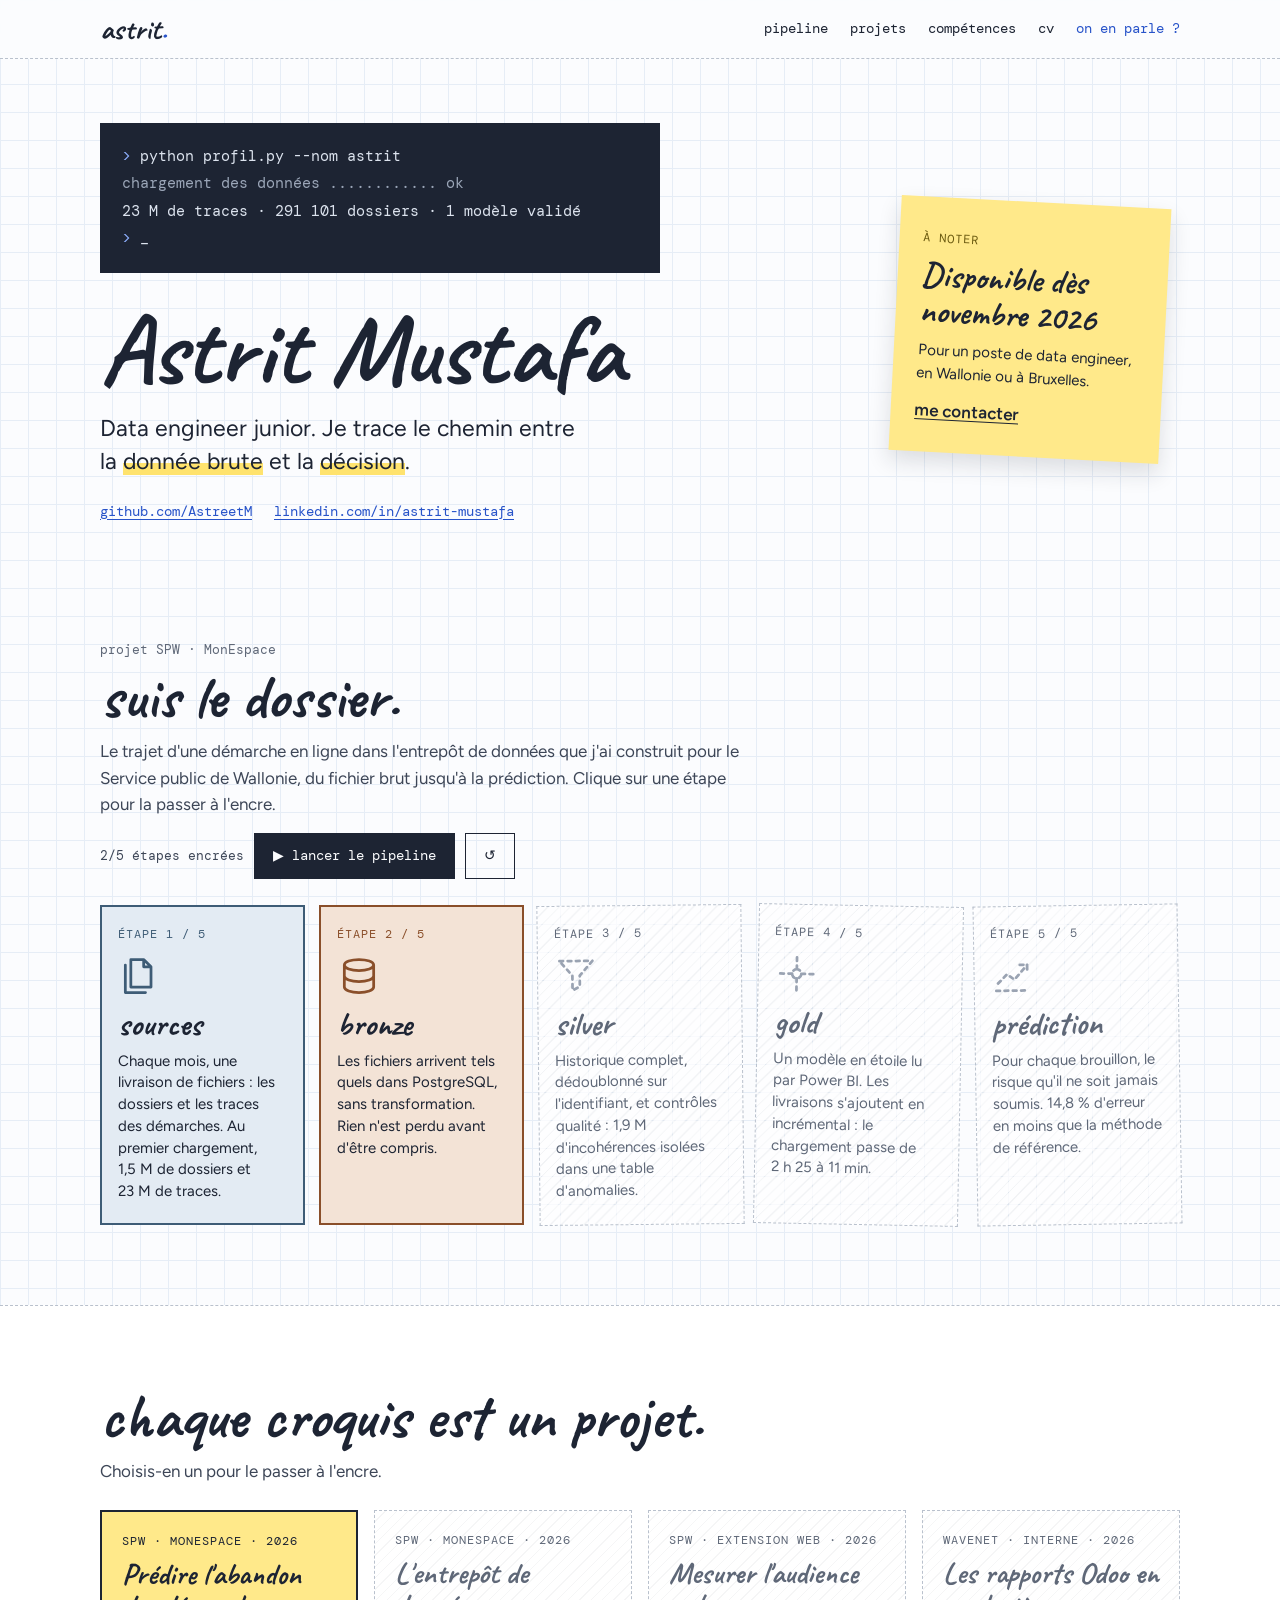
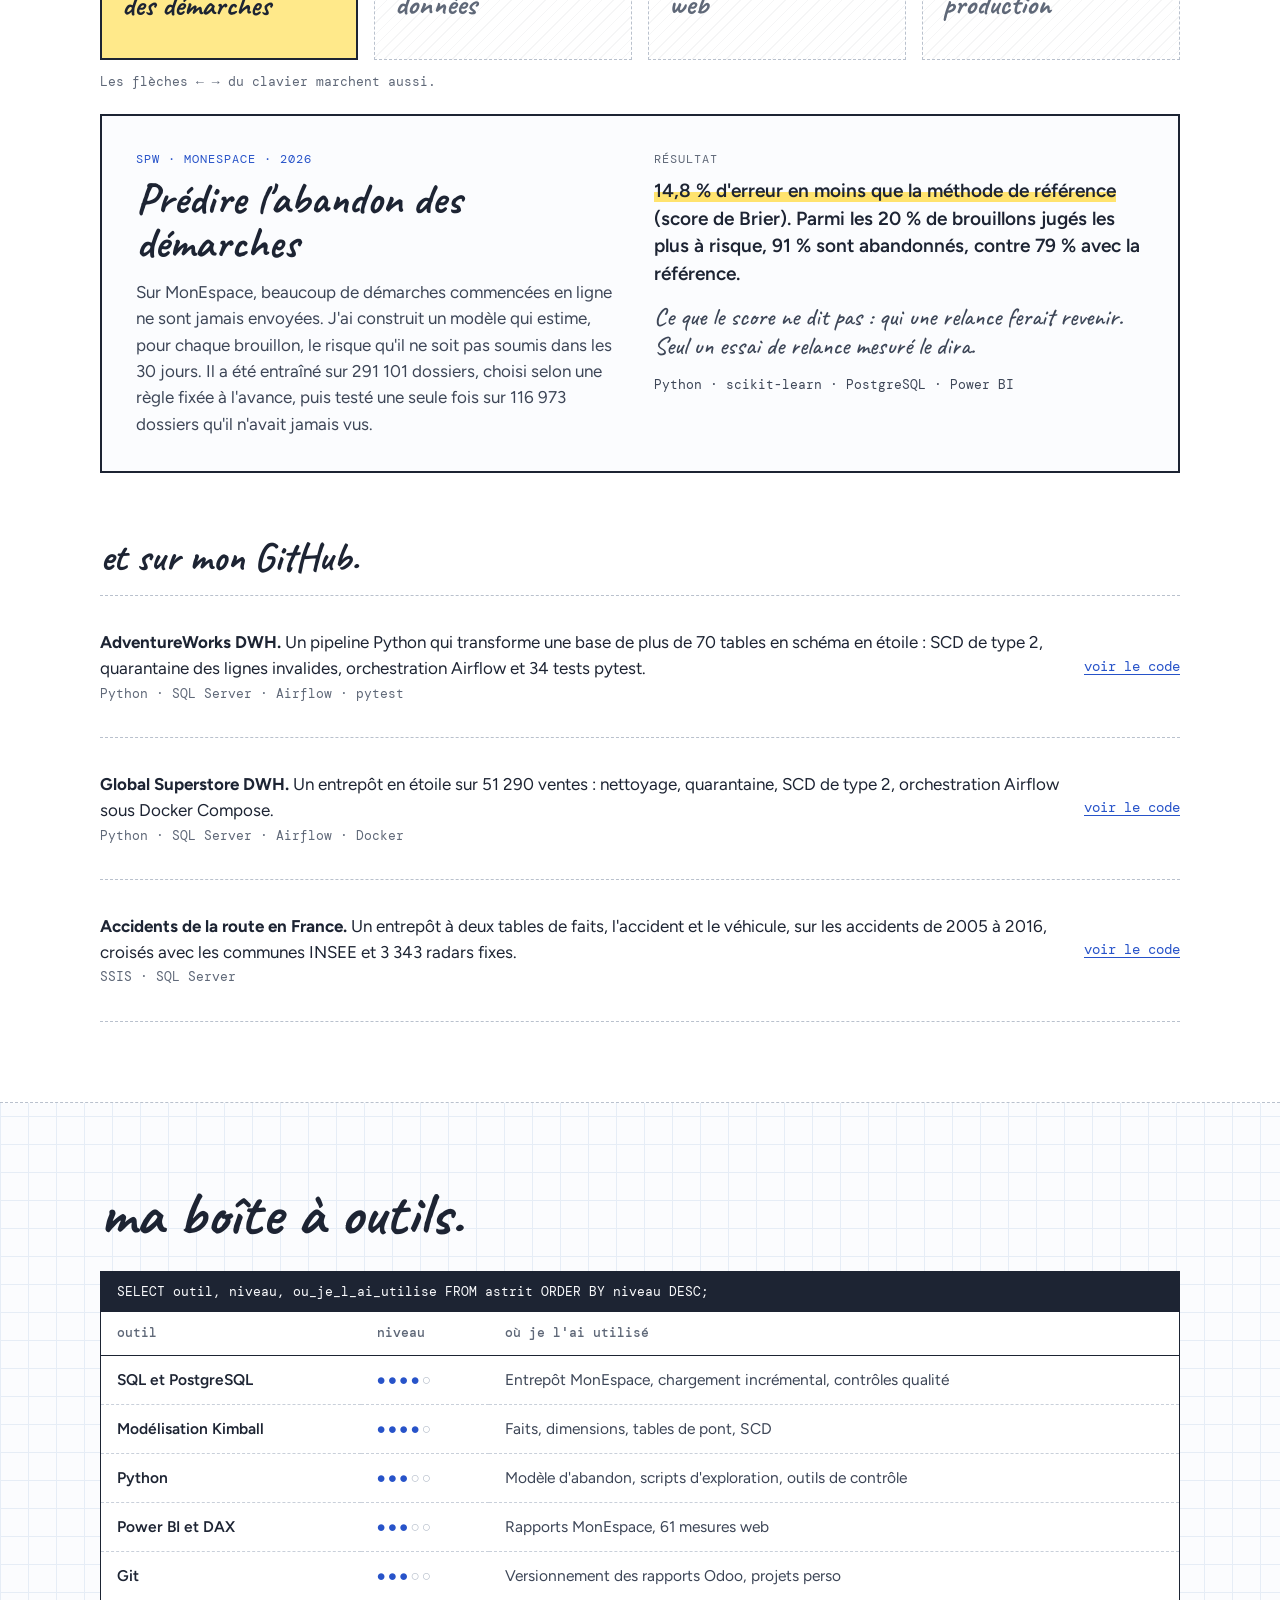
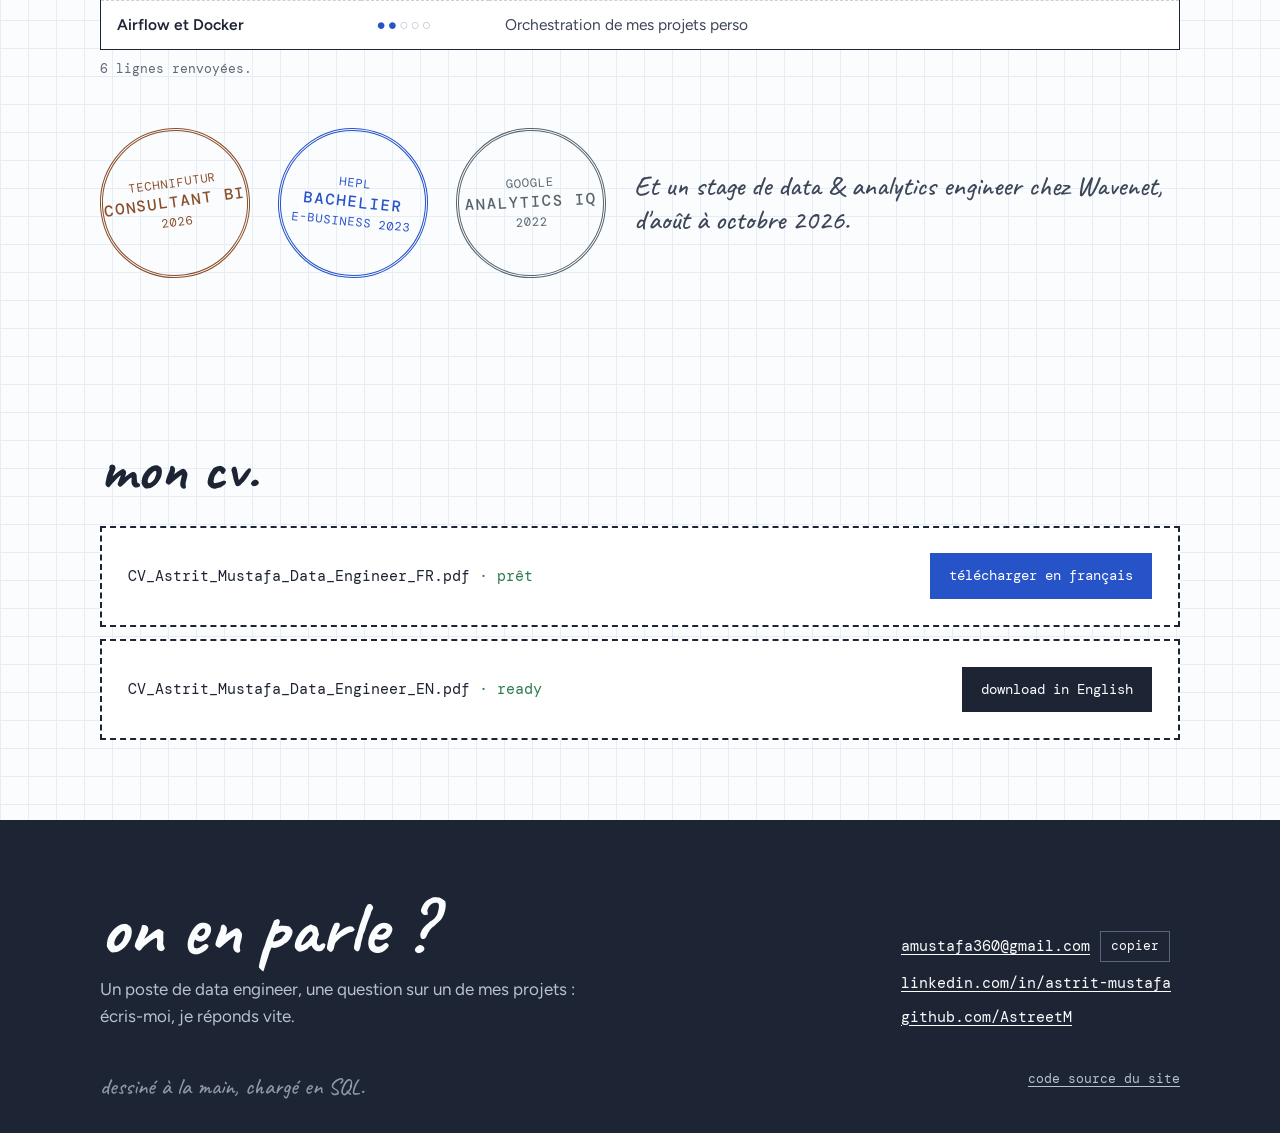
==== index.html @ f8e10ae9 "Premier portfolio : carnet de croquis interactif Site statique d'une page (HTML, CSS, JavaScript, sa" ====
<!doctype html>
<html lang="fr">
<head>
<meta charset="utf-8">
<meta name="viewport" content="width=device-width, initial-scale=1, viewport-fit=cover">
<title>Astrit Mustafa · Data engineer junior</title>
<meta name="description" content="Data engineer junior à Liège. Entrepôt de données PostgreSQL et modèle de prédiction pour le SPW, pipelines testés, Power BI. Disponible dès novembre 2026.">
<meta name="author" content="Astrit Mustafa">
<meta name="theme-color" content="#FBFCFE">
<link rel="canonical" href="https://astreetm.github.io/">

<meta property="og:type" content="website">
<meta property="og:locale" content="fr_BE">
<meta property="og:title" content="Astrit Mustafa · Data engineer junior">
<meta property="og:description" content="Entrepôt de données et modèle de prédiction pour le SPW, pipelines testés, Power BI. Disponible dès novembre 2026.">
<meta property="og:url" content="https://astreetm.github.io/">
<meta property="og:image" content="https://astreetm.github.io/assets/img/og-image.png">
<meta property="og:image:width" content="1200">
<meta property="og:image:height" content="630">
<meta property="og:image:alt" content="Astrit Mustafa, data engineer junior : carnet de croquis d'un pipeline de données">
<meta name="twitter:card" content="summary_large_image">

<link rel="icon" href="assets/img/favicon.svg" type="image/svg+xml">
<link rel="apple-touch-icon" href="assets/img/apple-touch-icon.png">
<link rel="preload" href="assets/fonts/caveat-latin-700-normal.woff2" as="font" type="font/woff2" crossorigin>
<link rel="preload" href="assets/fonts/figtree-latin-400-normal.woff2" as="font" type="font/woff2" crossorigin>
<link rel="stylesheet" href="assets/css/style.css">

<script type="application/ld+json">
{
  "@context": "https://schema.org",
  "@type": "Person",
  "name": "Astrit Mustafa",
  "jobTitle": "Data engineer junior",
  "url": "https://astreetm.github.io/",
  "email": "mailto:amustafa360@gmail.com",
  "address": { "@type": "PostalAddress", "addressRegion": "Liège", "addressCountry": "BE" },
  "sameAs": ["https://www.linkedin.com/in/astrit-mustafa", "https://github.com/AstreetM"],
  "knowsAbout": ["Data engineering", "PostgreSQL", "SQL", "Python", "Modélisation dimensionnelle", "Power BI", "Machine learning"]
}
</script>
</head>
<body>
<a class="skip-link" href="#contenu">Aller au contenu</a>

<header class="site-header">
  <div class="wrap">
    <a class="logo" href="#haut" aria-label="Astrit Mustafa, retour en haut">astrit<span>.</span></a>
    <nav class="site-nav" aria-label="Navigation principale">
      <ul>
        <li class="nav-optional"><a href="#pipeline">pipeline</a></li>
        <li><a href="#projets">projets</a></li>
        <li class="nav-optional"><a href="#competences">compétences</a></li>
        <li><a href="#cv">cv</a></li>
        <li class="nav-cta"><a href="#contact">on en parle&nbsp;?</a></li>
      </ul>
    </nav>
  </div>
</header>

<main id="contenu">

<section class="hero" id="haut" aria-labelledby="titre-nom">
  <div class="wrap">
    <div class="hero-main">
      <div class="terminal" aria-hidden="true">
        <p class="type-line"><span class="prompt">&gt;</span> python profil.py --nom astrit</p>
        <p class="type-line muted">chargement des données ............ ok</p>
        <p class="type-line">23&nbsp;M de traces · 291&nbsp;101 dossiers · 1 modèle validé</p>
        <p class="type-line"><span class="prompt">&gt;</span> <span class="cursor">_</span></p>
      </div>
      <h1 id="titre-nom">Astrit Mustafa</h1>
      <p class="lead">Data engineer junior. Je trace le chemin entre la <span class="mark">donnée brute</span> et la <span class="mark">décision</span>.</p>
      <p class="hero-links">
        <a href="https://github.com/AstreetM">github.com/AstreetM</a>
        <a href="https://www.linkedin.com/in/astrit-mustafa">linkedin.com/in/astrit-mustafa</a>
      </p>
    </div>
    <div class="hero-side">
      <div class="postit">
        <span class="label">À noter</span>
        <strong>Disponible dès novembre 2026</strong>
        <p>Pour un poste de data engineer, en Wallonie ou à Bruxelles.</p>
        <a href="#contact">me contacter</a>
      </div>
    </div>
  </div>
</section>

<section class="section" id="pipeline" aria-labelledby="titre-pipeline">
  <div class="wrap">
    <div class="section-head">
      <div>
        <p class="eyebrow">projet SPW · MonEspace</p>
        <h2 id="titre-pipeline">suis le dossier.</h2>
        <p class="intro">Le trajet d'une démarche en ligne dans l'entrepôt de données que j'ai construit pour le Service public de Wallonie, du fichier brut jusqu'à la prédiction. Clique sur une étape pour la passer à l'encre.</p>
      </div>
      <div class="pipeline-controls" data-js-only hidden>
        <span class="pipeline-status" id="pipeline-status" aria-live="polite">5/5 étapes encrées</span>
        <button class="btn" type="button" id="pipeline-run"><span aria-hidden="true">▶</span> lancer le pipeline</button>
        <button class="btn btn-ghost" type="button" id="pipeline-reset" aria-label="Effacer et recommencer"><span aria-hidden="true">↺</span></button>
      </div>
    </div>

    <ol class="stages" id="stages">
      <li>
        <button class="stage is-inked" type="button" data-stage="1" style="--stage-ink: #3E5C76; --stage-fill: #E3EBF3; --tilt: -1.2deg">
          <span class="step">Étape 1 / 5</span>
          <svg viewBox="0 0 24 24" fill="none" stroke="currentColor" stroke-width="1.5" stroke-linecap="round" stroke-linejoin="round" aria-hidden="true"><path d="M7 3h7l4 4v11H7z M14 3v4h4 M4 6v15h11"/></svg>
          <span class="name">sources</span>
          <span class="text">Chaque mois, une livraison de fichiers&nbsp;: les dossiers et les traces des démarches. Au premier chargement, 1,5&nbsp;M de dossiers et 23&nbsp;M de traces.</span>
        </button>
      </li>
      <li>
        <button class="stage is-inked" type="button" data-stage="2" style="--stage-ink: #8A4F2A; --stage-fill: #F3E3D6; --tilt: 0.8deg">
          <span class="step">Étape 2 / 5</span>
          <svg viewBox="0 0 24 24" fill="none" stroke="currentColor" stroke-width="1.5" stroke-linecap="round" stroke-linejoin="round" aria-hidden="true"><path d="M4 6c0-1.7 3.6-3 8-3s8 1.3 8 3-3.6 3-8 3-8-1.3-8-3z M4 6v12c0 1.7 3.6 3 8 3s8-1.3 8-3V6 M4 12c0 1.7 3.6 3 8 3s8-1.3 8-3"/></svg>
          <span class="name">bronze</span>
          <span class="text">Les fichiers arrivent tels quels dans PostgreSQL, sans transformation. Rien n'est perdu avant d'être compris.</span>
        </button>
      </li>
      <li>
        <button class="stage is-inked" type="button" data-stage="3" style="--stage-ink: #56656F; --stage-fill: #E6EAED; --tilt: -0.6deg">
          <span class="step">Étape 3 / 5</span>
          <svg viewBox="0 0 24 24" fill="none" stroke="currentColor" stroke-width="1.5" stroke-linecap="round" stroke-linejoin="round" aria-hidden="true"><path d="M3 4h18l-7 8v6l-4 2v-8z"/></svg>
          <span class="name">silver</span>
          <span class="text">Historique complet, dédoublonné sur l'identifiant, et contrôles qualité&nbsp;: 1,9&nbsp;M d'incohérences isolées dans une table d'anomalies.</span>
        </button>
      </li>
      <li>
        <button class="stage is-inked" type="button" data-stage="4" style="--stage-ink: #7A5C0A; --stage-fill: #F6EBC8; --tilt: 1.1deg">
          <span class="step">Étape 4 / 5</span>
          <svg viewBox="0 0 24 24" fill="none" stroke="currentColor" stroke-width="1.5" stroke-linecap="round" stroke-linejoin="round" aria-hidden="true"><path d="M12 9.5a2.5 2.5 0 1 0 0 5 2.5 2.5 0 0 0 0-5z M12 3v6.5 M12 14.5V21 M3 12h6.5 M14.5 12H21"/></svg>
          <span class="name">gold</span>
          <span class="text">Un modèle en étoile lu par Power&nbsp;BI. Les livraisons s'ajoutent en incrémental&nbsp;: le chargement passe de 2&nbsp;h&nbsp;25 à 11&nbsp;min.</span>
        </button>
      </li>
      <li>
        <button class="stage is-inked" type="button" data-stage="5" style="--stage-ink: #2753C9; --stage-fill: #E1E8FB; --tilt: -0.9deg">
          <span class="step">Étape 5 / 5</span>
          <svg viewBox="0 0 24 24" fill="none" stroke="currentColor" stroke-width="1.5" stroke-linecap="round" stroke-linejoin="round" aria-hidden="true"><path d="M3 20h18 M4 16l5-5 4 3 7-8 M16 6h4v4"/></svg>
          <span class="name">prédiction</span>
          <span class="text">Pour chaque brouillon, le risque qu'il ne soit jamais soumis. 14,8&nbsp;% d'erreur en moins que la méthode de référence.</span>
        </button>
      </li>
    </ol>
  </div>
</section>

<section class="section band" id="projets" aria-labelledby="titre-projets">
  <div class="wrap">
    <div class="section-head">
      <div>
        <h2 id="titre-projets">chaque croquis est un projet.</h2>
        <p class="intro">Choisis-en un pour le passer à l'encre.</p>
      </div>
    </div>

    <div class="project-picker" role="group" aria-label="Choisir un projet" data-js-only hidden>
      <button class="project-card" type="button" data-project="0" aria-controls="projet-abandon" aria-pressed="true">
        <span class="ctx">SPW · MonEspace · 2026</span>
        <span class="ttl">Prédire l'abandon des démarches</span>
      </button>
      <button class="project-card" type="button" data-project="1" aria-controls="projet-entrepot" aria-pressed="false">
        <span class="ctx">SPW · MonEspace · 2026</span>
        <span class="ttl">L'entrepôt de données</span>
      </button>
      <button class="project-card" type="button" data-project="2" aria-controls="projet-web" aria-pressed="false">
        <span class="ctx">SPW · extension web · 2026</span>
        <span class="ttl">Mesurer l'audience web</span>
      </button>
      <button class="project-card" type="button" data-project="3" aria-controls="projet-odoo" aria-pressed="false">
        <span class="ctx">Wavenet · interne · 2026</span>
        <span class="ttl">Les rapports Odoo en production</span>
      </button>
    </div>
    <p class="picker-hint" data-js-only hidden>Les flèches ← → du clavier marchent aussi.</p>

    <article class="project-detail" id="projet-abandon" data-project-detail="0">
      <div class="col">
        <p class="ctx">SPW · MonEspace · 2026</p>
        <h3>Prédire l'abandon des démarches</h3>
        <p>Sur MonEspace, beaucoup de démarches commencées en ligne ne sont jamais envoyées. J'ai construit un modèle qui estime, pour chaque brouillon, le risque qu'il ne soit pas soumis dans les 30&nbsp;jours. Il a été entraîné sur 291&nbsp;101 dossiers, choisi selon une règle fixée à l'avance, puis testé une seule fois sur 116&nbsp;973 dossiers qu'il n'avait jamais vus.</p>
      </div>
      <div class="col">
        <p class="label">Résultat</p>
        <p class="result"><span class="mark">14,8&nbsp;% d'erreur en moins que la méthode de référence</span> (score de Brier). Parmi les 20&nbsp;% de brouillons jugés les plus à risque, 91&nbsp;% sont abandonnés, contre 79&nbsp;% avec la référence.</p>
        <p class="note">Ce que le score ne dit pas&nbsp;: qui une relance ferait revenir. Seul un essai de relance mesuré le dira.</p>
        <p class="stack">Python · scikit-learn · PostgreSQL · Power&nbsp;BI</p>
      </div>
    </article>

    <article class="project-detail" id="projet-entrepot" data-project-detail="1">
      <div class="col">
        <p class="ctx">SPW · MonEspace · 2026</p>
        <h3>L'entrepôt de données</h3>
        <p>Un entrepôt PostgreSQL en trois couches pour analyser les délais de traitement des démarches&nbsp;: bronze pour les fichiers bruts, silver pour l'historique et la qualité, gold pour le modèle en étoile lu par Power&nbsp;BI. Les livraisons mensuelles sont des ajouts&nbsp;: j'ai remplacé le rechargement complet par un chargement incrémental, dédoublonné sur l'identifiant.</p>
      </div>
      <div class="col">
        <p class="label">Résultat</p>
        <p class="result"><span class="mark">Chargement de 2&nbsp;h&nbsp;25 à 11&nbsp;min par livraison</span>, et 12&nbsp;contrôles automatisés à chaque chargement.</p>
        <p class="note">Le gain vient du SQL ensembliste&nbsp;: plus de boucles ligne à ligne.</p>
        <p class="stack">PostgreSQL 16 · SQL · PL/pgSQL · Power&nbsp;BI · DAX</p>
      </div>
    </article>

    <article class="project-detail" id="projet-web" data-project-detail="2">
      <div class="col">
        <p class="ctx">SPW · extension web · 2026</p>
        <h3>Mesurer l'audience web</h3>
        <p>Quatre exports Matomo et WebStats, pour MonEspace et le portail de la Wallonie, intégrés à l'entrepôt et reliés aux dossiers par la date et la démarche. On peut enfin mettre côte à côte les visites et les démarches commencées.</p>
      </div>
      <div class="col">
        <p class="label">Résultat</p>
        <p class="result"><span class="mark">Un rapport Power&nbsp;BI de 61&nbsp;mesures DAX</span>, et une table de couverture jour par jour qui rend visibles les trous de mesure.</p>
        <p class="note">Un contrôle d'en-tête refuse dès l'import les colonnes décalées et les fichiers chargés deux fois.</p>
        <p class="stack">PostgreSQL · Python · Power&nbsp;BI · DAX</p>
      </div>
    </article>

    <article class="project-detail" id="projet-odoo" data-project-detail="3">
      <div class="col">
        <p class="ctx">Wavenet · interne · 2026</p>
        <h3>Les rapports Odoo en production</h3>
        <p>Une chaîne pour faire passer les tableaux de bord Odoo de la base de test à la production&nbsp;: export en JSON, versionnement Git, une branche pour le test et une pour la production.</p>
      </div>
      <div class="col">
        <p class="label">Résultat</p>
        <p class="result"><span class="mark">Deux outils Python vérifient chaque rapport avant import.</span> La chaîne a été adoptée par l'équipe, et j'ai formé le nouvel analyste.</p>
        <p class="stack">Odoo 19 · Git · Python</p>
      </div>
    </article>

    <div class="side-projects">
      <h3>et sur mon GitHub.</h3>
      <ul class="side-list">
        <li>
          <p class="desc"><b>AdventureWorks DWH.</b> Un pipeline Python qui transforme une base de plus de 70&nbsp;tables en schéma en étoile&nbsp;: SCD de type 2, quarantaine des lignes invalides, orchestration Airflow et 34&nbsp;tests pytest.<span>Python · SQL Server · Airflow · pytest</span></p>
          <a href="https://github.com/AstreetM/adventureworks-dwh">voir le code</a>
        </li>
        <li>
          <p class="desc"><b>Global Superstore DWH.</b> Un entrepôt en étoile sur 51&nbsp;290&nbsp;ventes&nbsp;: nettoyage, quarantaine, SCD de type 2, orchestration Airflow sous Docker Compose.<span>Python · SQL Server · Airflow · Docker</span></p>
          <a href="https://github.com/AstreetM/superstore-dwh">voir le code</a>
        </li>
        <li>
          <p class="desc"><b>Accidents de la route en France.</b> Un entrepôt à deux tables de faits, l'accident et le véhicule, sur les accidents de 2005 à 2016, croisés avec les communes INSEE et 3&nbsp;343&nbsp;radars fixes.<span>SSIS · SQL Server</span></p>
          <a href="https://github.com/AstreetM/ETL-DW-Accidents-Routiers-France">voir le code</a>
        </li>
      </ul>
    </div>
  </div>
</section>

<section class="section" id="competences" aria-labelledby="titre-competences">
  <div class="wrap">
    <div class="section-head">
      <div>
        <h2 id="titre-competences">ma boîte à outils.</h2>
      </div>
    </div>
    <div class="query">
      <p class="query-sql">SELECT outil, niveau, ou_je_l_ai_utilise FROM astrit ORDER BY niveau DESC;</p>
      <table>
        <caption class="visually-hidden">Mes outils, mon niveau sur 5 et où je les ai utilisés</caption>
        <thead>
          <tr><th scope="col">outil</th><th scope="col">niveau</th><th scope="col">où je l'ai utilisé</th></tr>
        </thead>
        <tbody>
          <tr><td>SQL et PostgreSQL</td><td><span class="dots" role="img" aria-label="4 sur 5"><span class="on">●●●●</span><span class="off">○</span></span></td><td>Entrepôt MonEspace, chargement incrémental, contrôles qualité</td></tr>
          <tr><td>Modélisation Kimball</td><td><span class="dots" role="img" aria-label="4 sur 5"><span class="on">●●●●</span><span class="off">○</span></span></td><td>Faits, dimensions, tables de pont, SCD</td></tr>
          <tr><td>Python</td><td><span class="dots" role="img" aria-label="3 sur 5"><span class="on">●●●</span><span class="off">○○</span></span></td><td>Modèle d'abandon, scripts d'exploration, outils de contrôle</td></tr>
          <tr><td>Power&nbsp;BI et DAX</td><td><span class="dots" role="img" aria-label="3 sur 5"><span class="on">●●●</span><span class="off">○○</span></span></td><td>Rapports MonEspace, 61&nbsp;mesures web</td></tr>
          <tr><td>Git</td><td><span class="dots" role="img" aria-label="3 sur 5"><span class="on">●●●</span><span class="off">○○</span></span></td><td>Versionnement des rapports Odoo, projets perso</td></tr>
          <tr><td>Airflow et Docker</td><td><span class="dots" role="img" aria-label="2 sur 5"><span class="on">●●</span><span class="off">○○○</span></span></td><td>Orchestration de mes projets perso</td></tr>
        </tbody>
      </table>
    </div>
    <p class="query-note">6 lignes renvoyées.</p>

    <div class="stamps">
      <div class="stamp" style="color: #8A4F2A; --tilt: -8deg"><span>Technifutur</span><b>Consultant BI</b><span>2026</span></div>
      <div class="stamp" style="color: #2753C9; --tilt: 6deg"><span>HEPL</span><b>Bachelier</b><span>E-Business 2023</span></div>
      <div class="stamp" style="color: #56656F; --tilt: -3deg"><span>Google</span><b>Analytics IQ</b><span>2022</span></div>
      <p class="aside">Et un stage de data &amp; analytics engineer chez Wavenet, d'août à octobre 2026.</p>
    </div>
  </div>
</section>

<section class="section" id="cv" aria-labelledby="titre-cv">
  <div class="wrap">
    <div class="section-head">
      <div>
        <h2 id="titre-cv">mon cv.</h2>
      </div>
    </div>
    <div class="cv-box">
      <p class="cv-file">CV_Astrit_Mustafa_Data_Engineer_FR.pdf <span class="ready">· prêt</span></p>
      <a class="btn btn-blue" href="assets/cv/CV_Astrit_Mustafa_Data_Engineer_FR.pdf" download>télécharger en français</a>
    </div>
    <div class="cv-box">
      <p class="cv-file" lang="en">CV_Astrit_Mustafa_Data_Engineer_EN.pdf <span class="ready">· ready</span></p>
      <a class="btn" href="assets/cv/CV_Astrit_Mustafa_Data_Engineer_EN.pdf" download hreflang="en">download in English</a>
    </div>
  </div>
</section>

<section class="contact" id="contact" aria-labelledby="titre-contact">
  <div class="wrap">
    <div class="contact-main">
      <h2 id="titre-contact">on en parle&nbsp;?</h2>
      <p>Un poste de data engineer, une question sur un de mes projets&nbsp;: écris-moi, je réponds vite.</p>
    </div>
    <div class="contact-links">
      <div class="copy-row">
        <a href="mailto:amustafa360@gmail.com" id="email-link">amustafa360@gmail.com</a>
        <button class="copy-btn" type="button" id="copy-email" data-js-only hidden>copier</button>
        <span class="copy-status" id="copy-status" aria-live="polite"></span>
      </div>
      <a href="https://www.linkedin.com/in/astrit-mustafa">linkedin.com/in/astrit-mustafa</a>
      <a href="https://github.com/AstreetM">github.com/AstreetM</a>
    </div>
  </div>
</section>

</main>

<footer class="site-footer">
  <div class="wrap">
    <span class="hand">dessiné à la main, chargé en SQL.</span>
    <a href="https://github.com/AstreetM/AstreetM.github.io">code source du site</a>
  </div>
</footer>

<script src="assets/js/main.js" defer></script>
</body>
</html>
---- assets/css/style.css ----
/* Carnet de croquis : papier quadrillé, encre bleue, surligneur jaune.
   Les étapes et les projets passent du crayon (pointillés, gris) à l'encre (couleur) quand on les active. */

@font-face { font-family: "Caveat"; font-style: normal; font-weight: 500; font-display: swap; src: url("../fonts/caveat-latin-500-normal.woff2") format("woff2"); unicode-range: U+0000-00FF, U+0131, U+0152-0153, U+02BB-02BC, U+02C6, U+02DA, U+02DC, U+0304, U+0308, U+0329, U+2000-206F, U+20AC, U+2122, U+2191, U+2193, U+2212, U+2215, U+FEFF, U+FFFD; }
@font-face { font-family: "Caveat"; font-style: normal; font-weight: 700; font-display: swap; src: url("../fonts/caveat-latin-700-normal.woff2") format("woff2"); unicode-range: U+0000-00FF, U+0131, U+0152-0153, U+02BB-02BC, U+02C6, U+02DA, U+02DC, U+0304, U+0308, U+0329, U+2000-206F, U+20AC, U+2122, U+2191, U+2193, U+2212, U+2215, U+FEFF, U+FFFD; }
@font-face { font-family: "DM Mono"; font-style: normal; font-weight: 400; font-display: swap; src: url("../fonts/dm-mono-latin-400-normal.woff2") format("woff2"); unicode-range: U+0000-00FF, U+0131, U+0152-0153, U+02BB-02BC, U+02C6, U+02DA, U+02DC, U+0304, U+0308, U+0329, U+2000-206F, U+20AC, U+2122, U+2191, U+2193, U+2212, U+2215, U+FEFF, U+FFFD; }
@font-face { font-family: "DM Mono"; font-style: normal; font-weight: 500; font-display: swap; src: url("../fonts/dm-mono-latin-500-normal.woff2") format("woff2"); unicode-range: U+0000-00FF, U+0131, U+0152-0153, U+02BB-02BC, U+02C6, U+02DA, U+02DC, U+0304, U+0308, U+0329, U+2000-206F, U+20AC, U+2122, U+2191, U+2193, U+2212, U+2215, U+FEFF, U+FFFD; }
@font-face { font-family: "Figtree"; font-style: normal; font-weight: 400; font-display: swap; src: url("../fonts/figtree-latin-400-normal.woff2") format("woff2"); unicode-range: U+0000-00FF, U+0131, U+0152-0153, U+02BB-02BC, U+02C6, U+02DA, U+02DC, U+0304, U+0308, U+0329, U+2000-206F, U+20AC, U+2122, U+2191, U+2193, U+2212, U+2215, U+FEFF, U+FFFD; }
@font-face { font-family: "Figtree"; font-style: normal; font-weight: 500; font-display: swap; src: url("../fonts/figtree-latin-500-normal.woff2") format("woff2"); unicode-range: U+0000-00FF, U+0131, U+0152-0153, U+02BB-02BC, U+02C6, U+02DA, U+02DC, U+0304, U+0308, U+0329, U+2000-206F, U+20AC, U+2122, U+2191, U+2193, U+2212, U+2215, U+FEFF, U+FFFD; }
@font-face { font-family: "Figtree"; font-style: normal; font-weight: 600; font-display: swap; src: url("../fonts/figtree-latin-600-normal.woff2") format("woff2"); unicode-range: U+0000-00FF, U+0131, U+0152-0153, U+02BB-02BC, U+02C6, U+02DA, U+02DC, U+0304, U+0308, U+0329, U+2000-206F, U+20AC, U+2122, U+2191, U+2193, U+2212, U+2215, U+FEFF, U+FFFD; }
@font-face { font-family: "Figtree"; font-style: normal; font-weight: 700; font-display: swap; src: url("../fonts/figtree-latin-700-normal.woff2") format("woff2"); unicode-range: U+0000-00FF, U+0131, U+0152-0153, U+02BB-02BC, U+02C6, U+02DA, U+02DC, U+0304, U+0308, U+0329, U+2000-206F, U+20AC, U+2122, U+2191, U+2193, U+2212, U+2215, U+FEFF, U+FFFD; }

:root {
  --paper: #FBFCFE;
  --paper-2: #FFFFFF;
  --grid: #E6EDF6;
  --ink: #1D2433;
  --ink-2: #3D4657;
  --pencil: #5F6878;
  --pencil-line: #B9C1CD;
  --blue: #2753C9;
  --blue-soft: #8FB0FF;
  --highlight: #FFE36E;
  --postit: #FFE98A;
  --ok: #2E7D4F;
  --night: #1D2433;
  --night-text: #DCE3EE;
  --night-muted: #9BA6B8;

  --font-hand: "Caveat", "Segoe Print", "Bradley Hand", cursive;
  --font-mono: "DM Mono", ui-monospace, "SFMono-Regular", Menlo, Consolas, monospace;
  --font-body: "Figtree", system-ui, -apple-system, "Segoe UI", Roboto, sans-serif;

  --wrap: 1120px;
  --hatch: repeating-linear-gradient(135deg, rgba(255, 255, 255, 0.75) 0 7px, rgba(29, 36, 51, 0.045) 7px 8px);
  color-scheme: light;
}

*, *::before, *::after { box-sizing: border-box; }
[hidden] { display: none !important; }
html { scroll-behavior: smooth; scroll-padding-top: 76px; -webkit-text-size-adjust: 100%; }
body {
  margin: 0;
  background-color: var(--paper);
  background-image: linear-gradient(var(--grid) 1px, transparent 1px), linear-gradient(90deg, var(--grid) 1px, transparent 1px);
  background-size: 28px 28px;
  color: var(--ink);
  font-family: var(--font-body);
  font-size: 17px;
  line-height: 1.55;
}
img, svg { max-width: 100%; }
a { color: var(--blue); text-underline-offset: 3px; }
a:hover { color: var(--ink); }
:focus-visible { outline: 3px solid var(--blue); outline-offset: 3px; }
button { font: inherit; color: inherit; }

.wrap {
  max-width: var(--wrap);
  margin: 0 auto;
  padding-left: max(20px, env(safe-area-inset-left, 0px));
  padding-right: max(20px, env(safe-area-inset-right, 0px));
}
.mono { font-family: var(--font-mono); }
.hand { font-family: var(--font-hand); }
.mark { background: linear-gradient(transparent 58%, var(--highlight) 58%); }
.visually-hidden { position: absolute; width: 1px; height: 1px; padding: 0; margin: -1px; overflow: hidden; clip: rect(0 0 0 0); white-space: nowrap; border: 0; }

.skip-link { position: absolute; left: 12px; top: -60px; background: var(--ink); color: var(--paper); padding: 10px 14px; z-index: 20; text-decoration: none; }
.skip-link:focus { top: 12px; }

/* En-tête */
.site-header {
  position: sticky; top: 0; z-index: 10;
  background: rgba(251, 252, 254, 0.94);
  backdrop-filter: blur(6px);
  border-bottom: 1.5px dashed var(--pencil-line);
}
.site-header .wrap { display: flex; justify-content: space-between; align-items: center; gap: 16px; padding-block: 12px; }
.logo { font-family: var(--font-hand); font-weight: 700; font-size: 30px; line-height: 1; color: var(--ink); text-decoration: none; flex-shrink: 0; }
.logo span { color: var(--blue); }
.site-nav { min-width: 0; }
.site-nav ul { list-style: none; margin: 0; padding: 0; display: flex; gap: 22px; font-family: var(--font-mono); font-size: 14px; overflow-x: auto; scrollbar-width: none; }
.site-nav ul::-webkit-scrollbar { display: none; }
.site-nav a { color: var(--ink); text-decoration: none; white-space: nowrap; padding: 6px 0; display: inline-block; }
.site-nav a:hover { color: var(--blue); }
.site-nav .nav-cta a { color: var(--blue); }

/* Introduction */
.hero .wrap { display: flex; flex-wrap: wrap; gap: 40px; align-items: center; padding-block: 64px 24px; }
.hero-main { flex: 1 1 560px; min-width: 0; }
.terminal {
  background: var(--night); color: var(--night-text);
  font-family: var(--font-mono); font-size: 14.5px; line-height: 1.9;
  padding: 20px 22px; max-width: 560px; overflow-x: auto;
}
.terminal p { margin: 0; white-space: nowrap; }
.terminal .prompt { color: var(--blue-soft); }
.terminal .muted { color: var(--night-muted); }
.type-line { animation: type-in 0.45s ease-out both; }
.type-line:nth-child(2) { animation-delay: 0.6s; }
.type-line:nth-child(3) { animation-delay: 1.2s; }
.type-line:nth-child(4) { animation-delay: 1.8s; }
.cursor { animation: blink 1s steps(1) infinite; }
@keyframes type-in { from { opacity: 0; transform: translateY(4px); } to { opacity: 1; transform: none; } }
@keyframes blink { 50% { opacity: 0; } }

.hero h1 { font-family: var(--font-hand); font-weight: 700; font-size: clamp(60px, 11vw, 100px); line-height: 0.95; margin: 30px 0 14px; letter-spacing: -0.5px; text-wrap: balance; }
.hero .lead { font-size: clamp(19px, 2.4vw, 23px); line-height: 1.45; margin: 0; max-width: 32ch; }
.hero-links { display: flex; flex-wrap: wrap; gap: 12px 22px; margin-top: 22px; font-family: var(--font-mono); font-size: 14px; }
.hero-side { flex: 0 1 300px; min-width: 0; display: flex; justify-content: center; }
.postit {
  background: var(--postit); width: min(270px, 100%); padding: 26px 24px 28px;
  transform: rotate(3deg); box-shadow: 0 10px 22px rgba(29, 36, 51, 0.14);
}
.postit .label { font-family: var(--font-mono); font-size: 12px; letter-spacing: 1px; color: #6B5A10; text-transform: uppercase; }
.postit strong { display: block; font-family: var(--font-hand); font-weight: 700; font-size: 34px; line-height: 1.05; margin-top: 8px; }
.postit p { margin: 10px 0 0; font-size: 15px; }
.postit a { display: inline-block; margin-top: 12px; font-weight: 600; color: var(--ink); }

/* Titres de section */
.section { padding-block: 80px; }
.section-head { display: flex; flex-wrap: wrap; justify-content: space-between; align-items: flex-end; gap: 16px; margin-bottom: 26px; }
.section-head > div { min-width: 0; }
.eyebrow { font-family: var(--font-mono); font-size: 13px; color: var(--pencil); margin: 0 0 6px; }
.section h2 { font-family: var(--font-hand); font-weight: 700; font-size: clamp(44px, 6vw, 62px); line-height: 1; margin: 0; text-wrap: balance; }
.section .intro { margin: 10px 0 0; max-width: 60ch; color: var(--ink-2); }
.band { background: var(--paper-2); border-block: 1.5px dashed var(--pencil-line); }

/* Pipeline */
.pipeline-controls { display: flex; gap: 10px; align-items: center; flex-wrap: wrap; }
.pipeline-status { font-family: var(--font-mono); font-size: 13px; color: var(--ink-2); min-width: 15ch; }
.btn {
  font-family: var(--font-mono); font-size: 14px; cursor: pointer;
  background: var(--ink); color: var(--paper); border: 1.5px solid var(--ink);
  padding: 11px 18px; text-decoration: none; display: inline-flex; align-items: center; gap: 8px;
}
.btn:hover { background: var(--blue); border-color: var(--blue); color: #FFFFFF; }
.btn-ghost { background: transparent; color: var(--ink); }
.btn-ghost:hover { background: var(--ink); color: var(--paper); border-color: var(--ink); }
.btn-blue { background: var(--blue); border-color: var(--blue); color: #FFFFFF; }
.btn-blue:hover { background: var(--ink); border-color: var(--ink); }

.stages { list-style: none; margin: 0; padding: 0; display: grid; grid-template-columns: repeat(auto-fit, minmax(190px, 1fr)); gap: 14px; counter-reset: stage; }
.stage {
  width: 100%; height: 100%; min-height: 250px; text-align: left; cursor: pointer;
  display: flex; flex-direction: column; gap: 10px; padding: 18px 16px 20px;
  border: 1.5px dashed var(--pencil-line); background: var(--hatch);
  transform: rotate(var(--tilt, 0deg));
  transition: transform 0.35s ease, background-color 0.35s ease, border-color 0.35s ease;
}
.stage .step { font-family: var(--font-mono); font-size: 12px; letter-spacing: 1px; color: var(--pencil); text-transform: uppercase; }
.stage svg { width: 44px; height: 44px; color: #9AA3B2; stroke-dasharray: 2 2.5; transition: color 0.35s ease; }
.stage .name { font-family: var(--font-hand); font-weight: 700; font-size: 33px; line-height: 1; color: var(--pencil); }
.stage .text { font-size: 15px; line-height: 1.45; color: var(--pencil); }
.stage:hover { border-color: var(--ink-2); }
.stage.is-inked {
  transform: none; border: 2px solid var(--stage-ink); background: var(--stage-fill);
}
.stage.is-inked .step { color: var(--stage-ink); }
.stage.is-inked svg { color: var(--stage-ink); stroke-dasharray: none; }
.stage.is-inked .name, .stage.is-inked .text { color: var(--ink); }

/* Projets */
.project-picker { display: grid; grid-template-columns: repeat(auto-fit, minmax(230px, 1fr)); gap: 16px; }
.project-card {
  text-align: left; cursor: pointer; padding: 20px; min-height: 150px;
  display: flex; flex-direction: column; gap: 8px;
  border: 1.5px dashed var(--pencil-line); background: var(--hatch);
  transition: background-color 0.3s ease, border-color 0.3s ease;
}
.project-card .ctx { font-family: var(--font-mono); font-size: 12px; letter-spacing: 1px; color: var(--pencil); text-transform: uppercase; }
.project-card .ttl { font-family: var(--font-hand); font-weight: 700; font-size: 30px; line-height: 1.05; color: var(--pencil); }
.project-card:hover { border-color: var(--ink-2); }
.project-card[aria-pressed="true"] { border: 2px solid var(--ink); background: var(--postit); }
.project-card[aria-pressed="true"] .ctx, .project-card[aria-pressed="true"] .ttl { color: var(--ink); }
.picker-hint { font-family: var(--font-mono); font-size: 13px; color: var(--pencil); margin: 12px 0 0; }

.project-detail {
  margin-top: 22px; border: 2px solid var(--ink); background: var(--paper);
  padding: clamp(22px, 4vw, 34px); display: flex; flex-wrap: wrap; gap: 28px;
}
.project-detail + .project-detail { margin-top: 16px; }
.project-detail .col { flex: 1 1 380px; min-width: 0; }
.project-detail .ctx { font-family: var(--font-mono); font-size: 12px; letter-spacing: 1px; color: var(--blue); text-transform: uppercase; margin: 0; }
.project-detail h3 { font-family: var(--font-hand); font-weight: 700; font-size: clamp(36px, 4.5vw, 44px); line-height: 1; margin: 8px 0 14px; }
.project-detail p { margin: 0; color: var(--ink-2); }
.project-detail .label { font-family: var(--font-mono); font-size: 12px; letter-spacing: 1px; color: var(--pencil); text-transform: uppercase; margin: 0 0 8px; }
.project-detail .result { font-size: 19px; font-weight: 600; line-height: 1.45; color: var(--ink); margin: 0 0 16px; }
.project-detail .note { font-family: var(--font-hand); font-size: 25px; line-height: 1.15; color: var(--ink-2); margin: 0 0 14px; }
.project-detail .stack { font-family: var(--font-mono); font-size: 13px; color: var(--ink-2); }

.side-projects { margin-top: 64px; }
.side-projects h3 { font-family: var(--font-hand); font-weight: 700; font-size: 40px; line-height: 1; margin: 0 0 18px; }
.side-list { list-style: none; margin: 0; padding: 0; border-top: 1.5px dashed var(--pencil-line); }
.side-list li { display: flex; flex-wrap: wrap; justify-content: space-between; gap: 6px 24px; padding: 16px 0; border-bottom: 1.5px dashed var(--pencil-line); }
.side-list .desc { flex: 1 1 460px; min-width: 0; }
.side-list .desc b { font-weight: 700; }
.side-list .desc span { display: block; font-family: var(--font-mono); font-size: 13px; color: var(--pencil); margin-top: 2px; }
.side-list a { font-family: var(--font-mono); font-size: 14px; white-space: nowrap; align-self: center; }

/* Compétences */
.query { overflow-x: auto; background: var(--paper-2); border: 1.5px solid var(--ink); }
.query-sql { font-family: var(--font-mono); font-size: 13px; color: var(--paper); background: var(--ink); padding: 10px 16px; margin: 0; white-space: nowrap; }
.query table { width: 100%; min-width: 640px; border-collapse: collapse; font-size: 15.5px; }
.query th { text-align: left; font-family: var(--font-mono); font-size: 12.5px; font-weight: 500; color: var(--pencil); padding: 12px 16px; border-bottom: 1.5px solid var(--ink); }
.query td { padding: 12px 16px; border-bottom: 1px dashed #C9D0DA; color: var(--ink-2); vertical-align: top; }
.query tr:last-child td { border-bottom: 0; }
.query td:first-child { font-weight: 600; color: var(--ink); }
.dots { font-family: var(--font-mono); letter-spacing: 2px; white-space: nowrap; }
.dots .on { color: var(--blue); }
.dots .off { color: var(--pencil-line); }
.query-note { font-family: var(--font-mono); font-size: 12.5px; color: var(--pencil); margin: 10px 0 0; }

.stamps { display: flex; flex-wrap: wrap; gap: 24px 28px; margin-top: 48px; align-items: center; }
.stamp {
  width: 150px; height: 150px; border-radius: 50%; border: 3px double currentColor;
  display: flex; flex-direction: column; align-items: center; justify-content: center; text-align: center;
  font-family: var(--font-mono); font-size: 12px; letter-spacing: 1px; line-height: 1.4; text-transform: uppercase;
  transform: rotate(var(--tilt, 0deg)); flex-shrink: 0;
}
.stamp b { font-size: 15.5px; font-weight: 500; }
.stamps .aside { flex: 1 1 260px; min-width: 0; margin: 0; font-family: var(--font-hand); font-size: 28px; line-height: 1.2; color: var(--ink-2); }

/* CV */
.cv-box { display: flex; flex-wrap: wrap; justify-content: space-between; align-items: center; gap: 16px; border: 2px dashed var(--ink); background: var(--paper-2); padding: 22px 26px; }
.cv-box + .cv-box { margin-top: 12px; }
.cv-file { font-family: var(--font-mono); font-size: 15px; overflow-wrap: anywhere; }
.cv-file .ready { color: var(--ok); }

/* Contact */
.contact { background: var(--night); color: var(--paper); }
.contact .wrap { display: flex; flex-wrap: wrap; gap: 36px; justify-content: space-between; align-items: flex-end; padding-block: 72px 40px; }
.contact h2 { font-family: var(--font-hand); font-weight: 700; font-size: clamp(56px, 8vw, 76px); line-height: 0.95; margin: 0 0 12px; }
.contact p { margin: 0; color: #B8C2D4; max-width: 44ch; }
.contact-main { flex: 1 1 460px; min-width: 0; }
.contact-links { display: flex; flex-direction: column; gap: 10px; font-family: var(--font-mono); font-size: 15px; min-width: 0; }
.contact-links a { color: var(--paper); overflow-wrap: anywhere; }
.contact-links a:hover { color: var(--postit); }
.copy-row { display: flex; flex-wrap: wrap; align-items: center; gap: 10px; }
.copy-btn { font-family: var(--font-mono); font-size: 12.5px; background: transparent; color: var(--paper); border: 1px solid #5B667C; padding: 5px 10px; cursor: pointer; }
.copy-btn:hover { border-color: var(--paper); }
.copy-status { font-family: var(--font-mono); font-size: 12.5px; color: var(--postit); min-height: 1em; }
.site-footer { background: var(--night); color: #8D98AB; }
.site-footer .wrap { display: flex; flex-wrap: wrap; justify-content: space-between; gap: 8px 24px; padding-block: 0 28px; }
.site-footer .hand { font-size: 23px; }
.site-footer a { color: #B8C2D4; font-family: var(--font-mono); font-size: 13px; }

/* Page 404 */
.lost { min-height: 70vh; display: flex; align-items: center; }
.lost .wrap { padding-block: 80px; }
.lost h1 { font-family: var(--font-hand); font-size: clamp(64px, 12vw, 110px); line-height: 0.95; margin: 20px 0 12px; }
.lost .lead { font-size: 21px; max-width: 40ch; margin: 0; }

@media (hover: none) {
  .picker-hint { display: none; }
}

@media (max-width: 640px) {
  body { font-size: 16px; }
  .site-header .wrap { gap: 12px; }
  .site-nav ul { gap: 18px; font-size: 13.5px; }
  .site-nav .nav-optional { display: none; }
  .hero .wrap { padding-block: 40px 8px; gap: 32px; }
  .terminal { font-size: 13px; padding: 16px; }
  .terminal p { white-space: normal; }
  .postit { width: min(250px, 100%); padding: 20px 20px 22px; }
  .postit strong { font-size: 30px; }
  .section { padding-block: 60px; }
  .stage { min-height: 0; }
  .stamp { width: 132px; height: 132px; }
}

@media (prefers-reduced-motion: reduce) {
  html { scroll-behavior: auto; }
  .type-line, .cursor { animation: none; }
  .stage, .project-card, .stage svg { transition: none; }
}
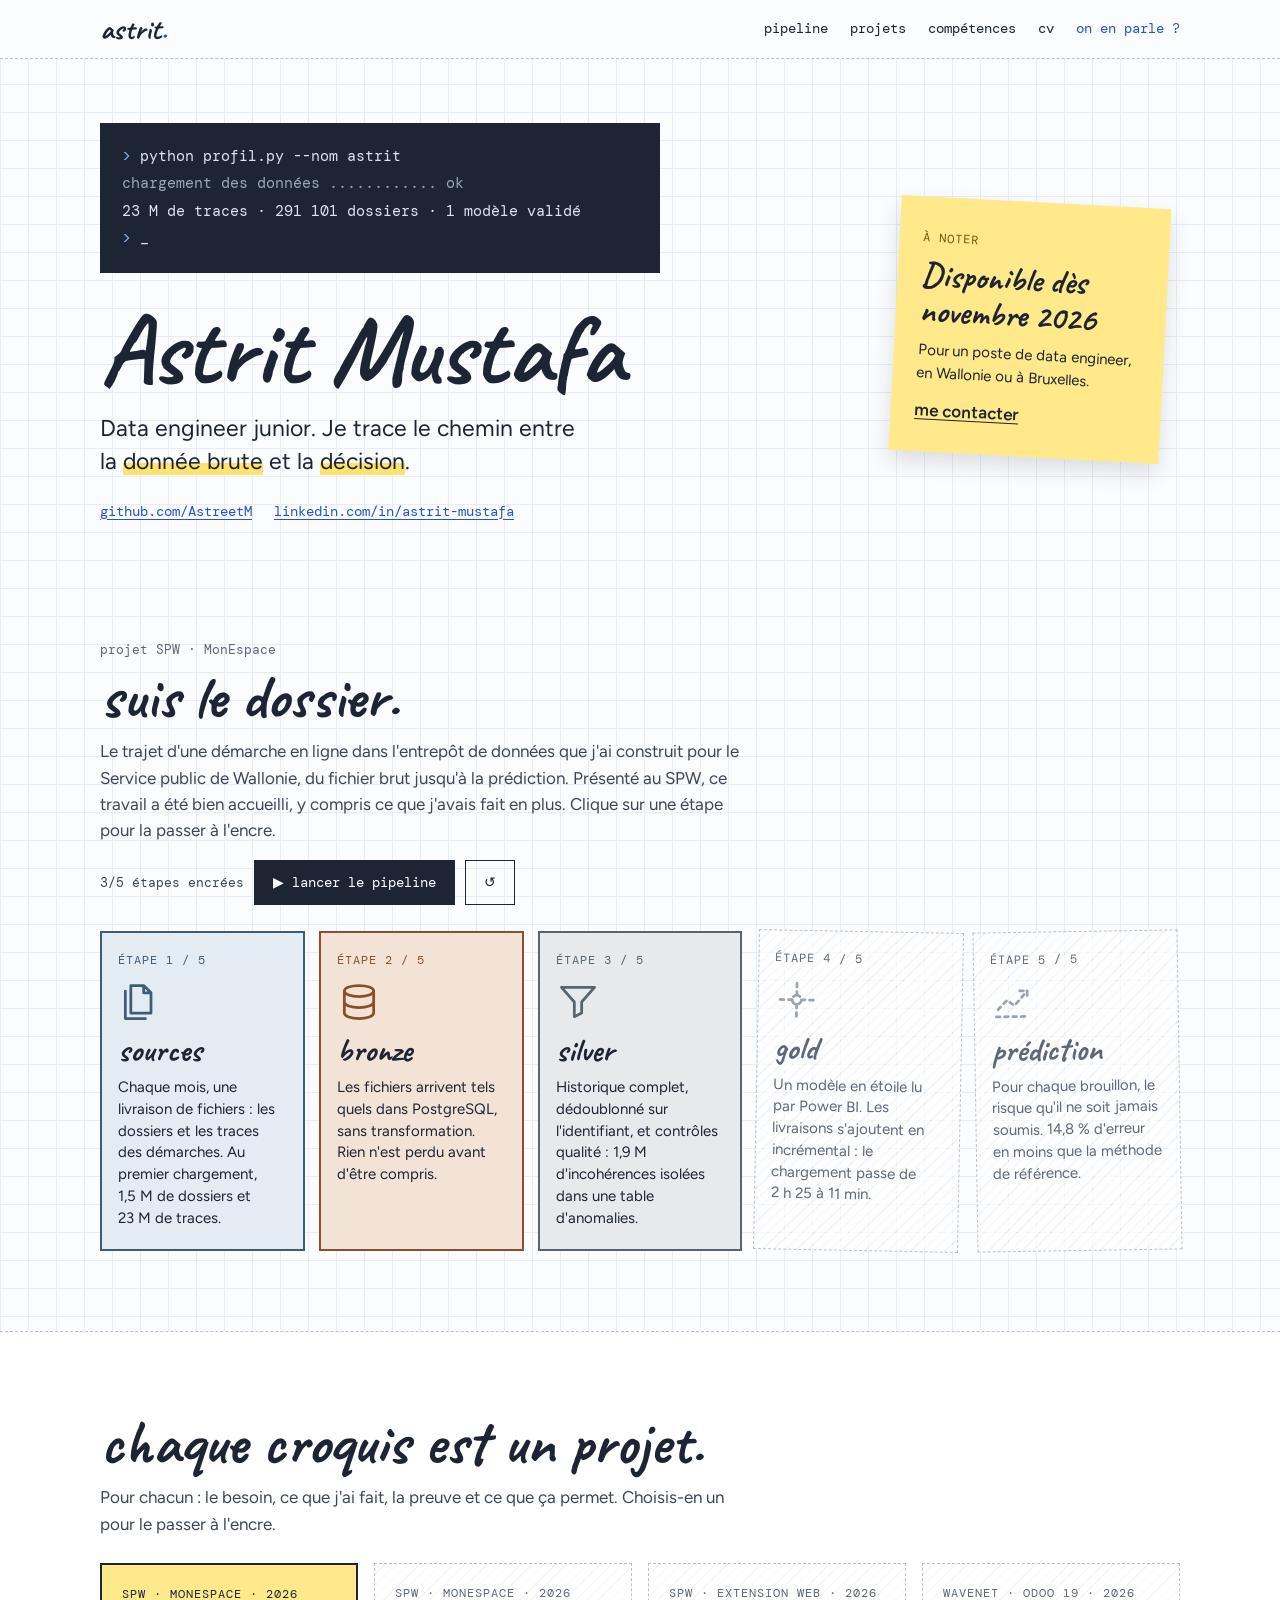
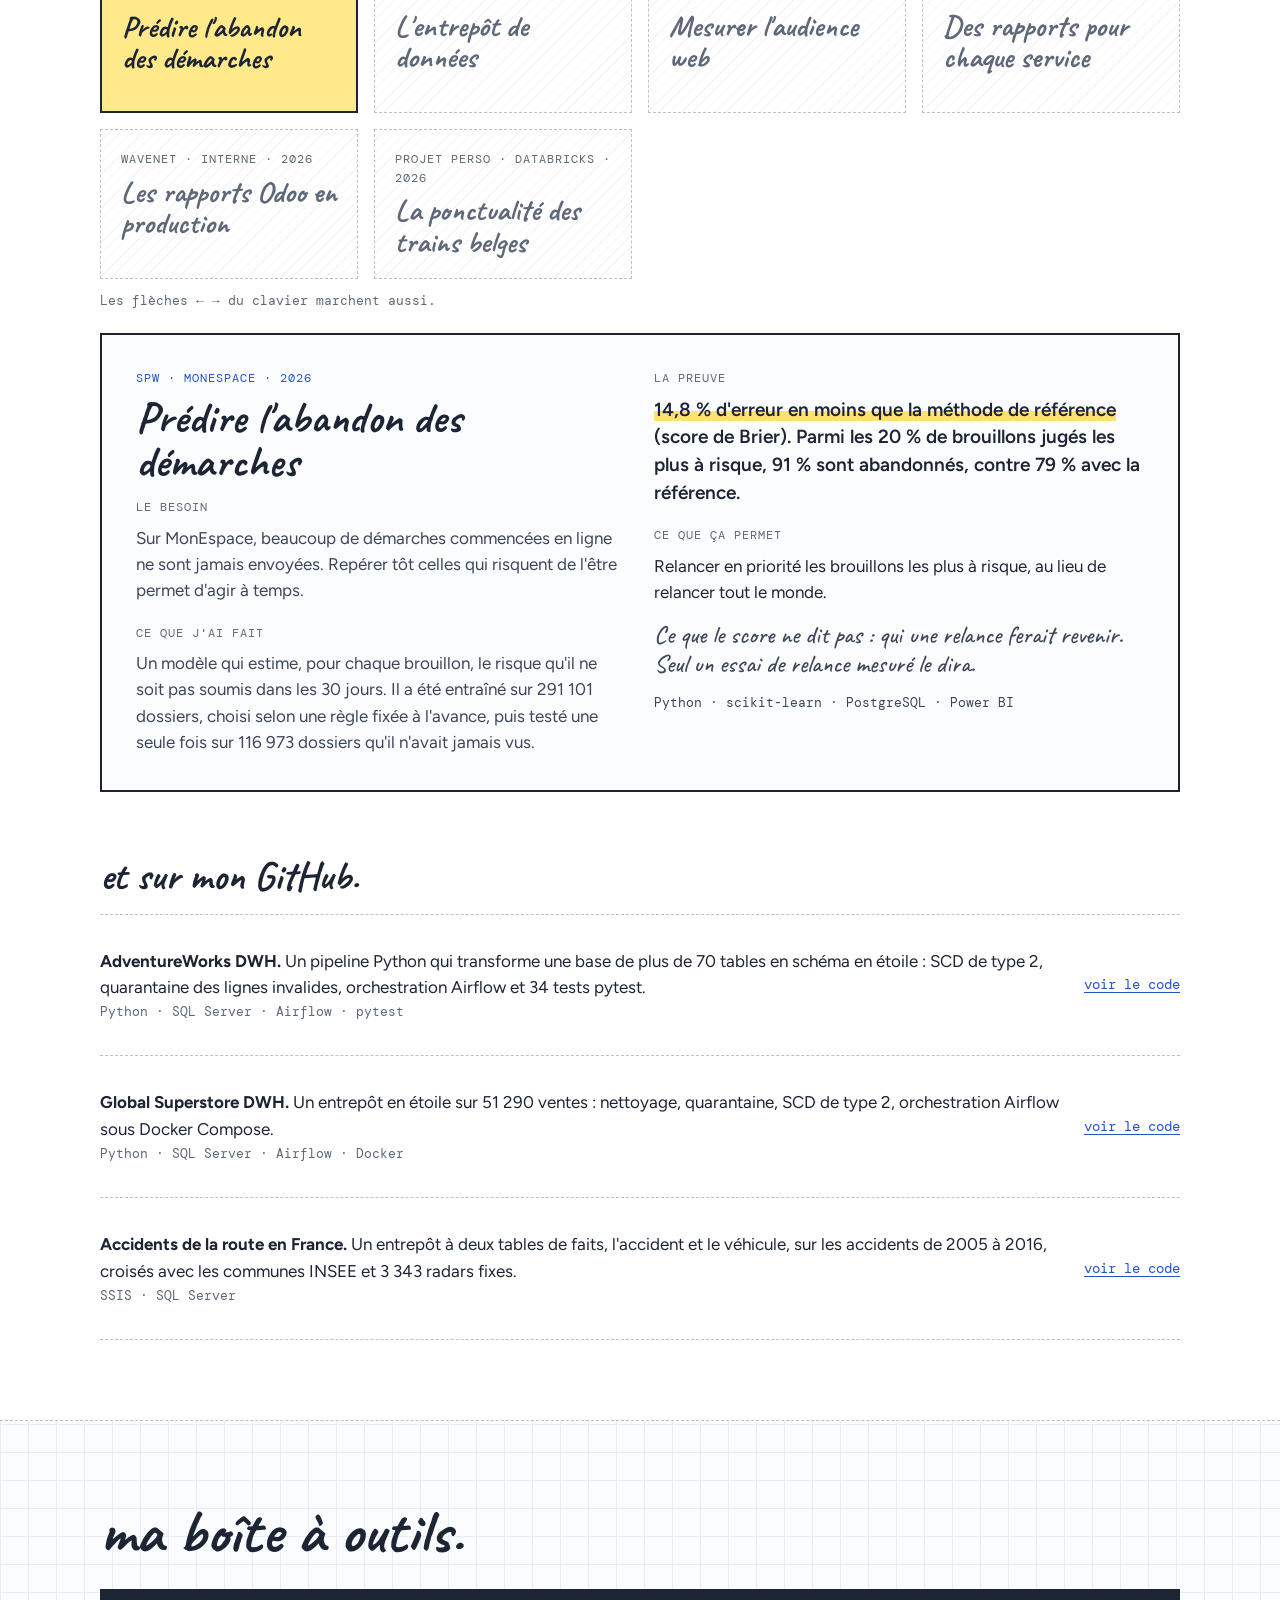
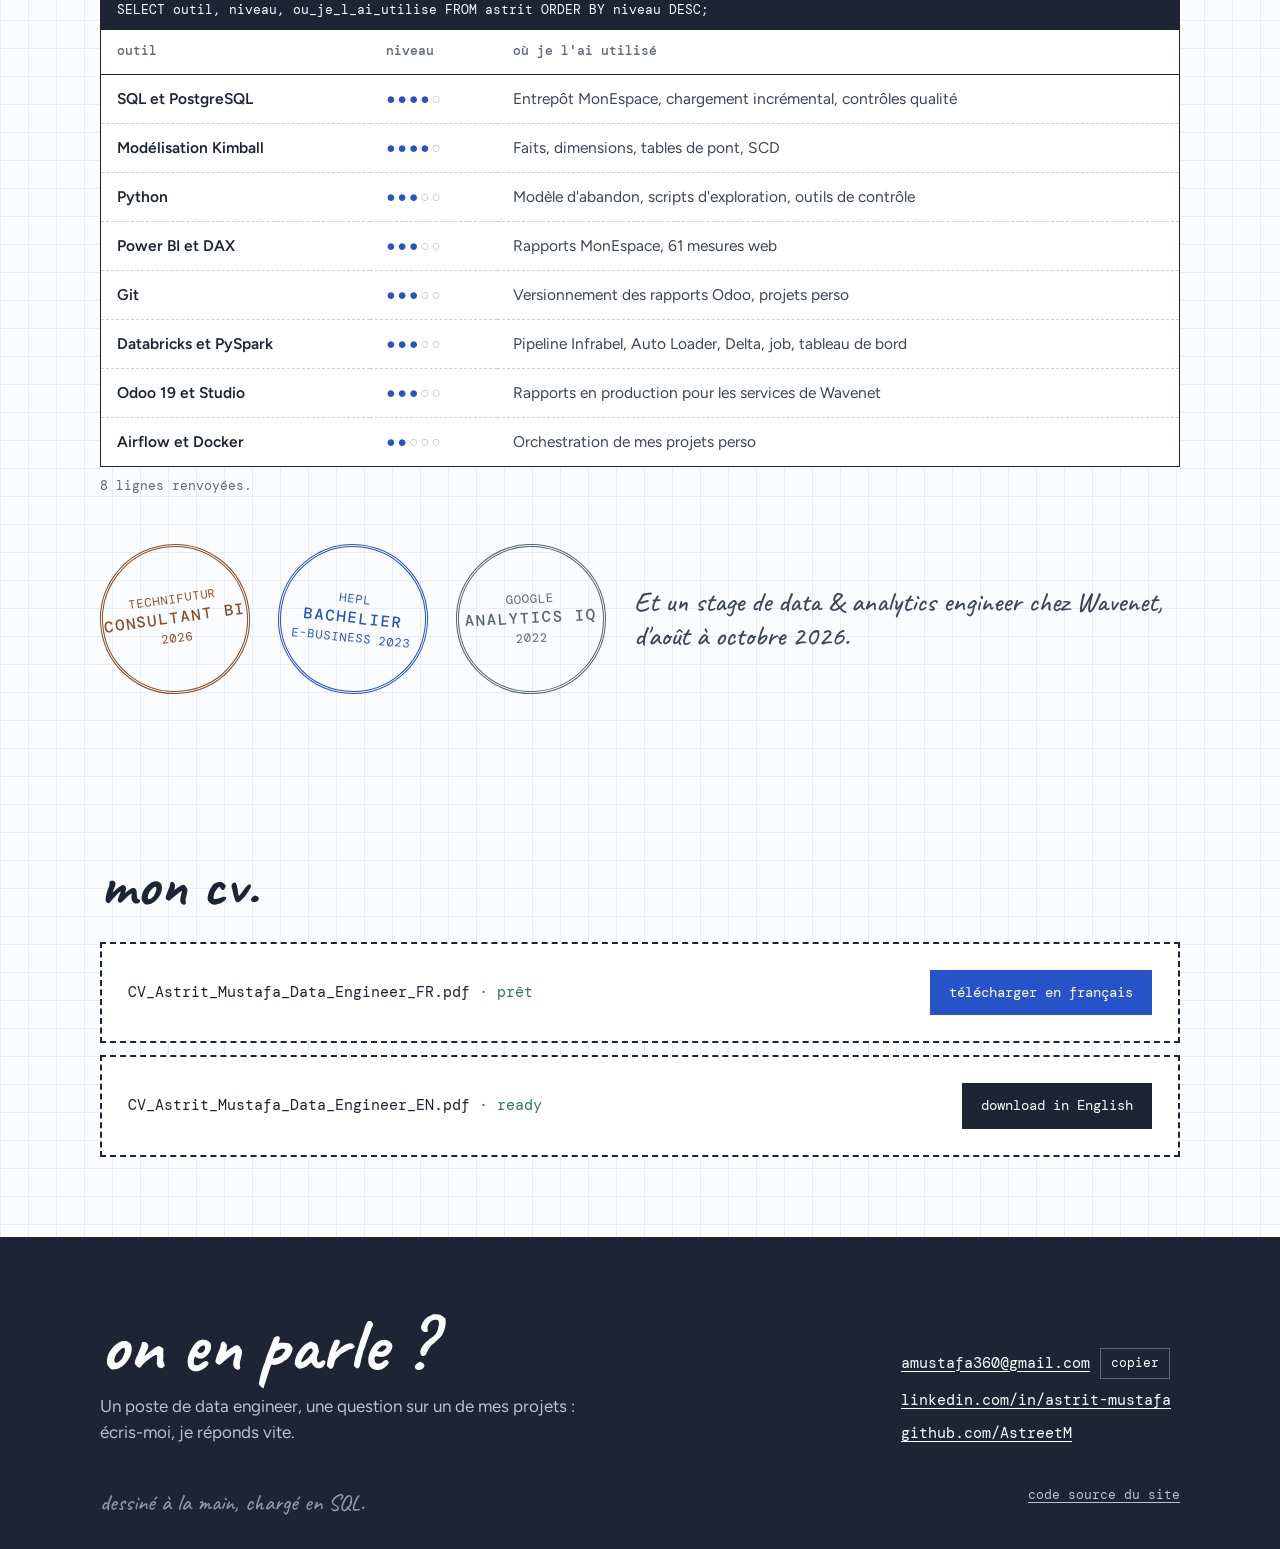
==== commit 3c82d3c3: "Présente les projets en quatre temps et ajoute Odoo et Databricks Chaque projet suit le même découpa" ====
--- a/index.html
+++ b/index.html
@@ -4,7 +4,7 @@
 <meta charset="utf-8">
 <meta name="viewport" content="width=device-width, initial-scale=1, viewport-fit=cover">
 <title>Astrit Mustafa · Data engineer junior</title>
-<meta name="description" content="Data engineer junior à Liège. Entrepôt de données PostgreSQL et modèle de prédiction pour le SPW, pipelines testés, Power BI. Disponible dès novembre 2026.">
+<meta name="description" content="Data engineer junior à Liège. Entrepôt de données et modèle de prédiction pour le SPW, rapports Odoo en production chez Wavenet, pipeline Databricks. Disponible dès novembre 2026.">
 <meta name="author" content="Astrit Mustafa">
 <meta name="theme-color" content="#FBFCFE">
 <link rel="canonical" href="https://astreetm.github.io/">
@@ -12,7 +12,7 @@
 <meta property="og:type" content="website">
 <meta property="og:locale" content="fr_BE">
 <meta property="og:title" content="Astrit Mustafa · Data engineer junior">
-<meta property="og:description" content="Entrepôt de données et modèle de prédiction pour le SPW, pipelines testés, Power BI. Disponible dès novembre 2026.">
+<meta property="og:description" content="Entrepôt de données et modèle de prédiction pour le SPW, rapports Odoo en production, pipeline Databricks. Disponible dès novembre 2026.">
 <meta property="og:url" content="https://astreetm.github.io/">
 <meta property="og:image" content="https://astreetm.github.io/assets/img/og-image.png">
 <meta property="og:image:width" content="1200">
@@ -36,7 +36,7 @@
   "email": "mailto:amustafa360@gmail.com",
   "address": { "@type": "PostalAddress", "addressRegion": "Liège", "addressCountry": "BE" },
   "sameAs": ["https://www.linkedin.com/in/astrit-mustafa", "https://github.com/AstreetM"],
-  "knowsAbout": ["Data engineering", "PostgreSQL", "SQL", "Python", "Modélisation dimensionnelle", "Power BI", "Machine learning"]
+  "knowsAbout": ["Data engineering", "PostgreSQL", "SQL", "Python", "PySpark", "Databricks", "Modélisation dimensionnelle", "Power BI", "Odoo", "Machine learning"]
 }
 </script>
 </head>
@@ -93,7 +93,7 @@
       <div>
         <p class="eyebrow">projet SPW · MonEspace</p>
         <h2 id="titre-pipeline">suis le dossier.</h2>
-        <p class="intro">Le trajet d'une démarche en ligne dans l'entrepôt de données que j'ai construit pour le Service public de Wallonie, du fichier brut jusqu'à la prédiction. Clique sur une étape pour la passer à l'encre.</p>
+        <p class="intro">Le trajet d'une démarche en ligne dans l'entrepôt de données que j'ai construit pour le Service public de Wallonie, du fichier brut jusqu'à la prédiction. Présenté au SPW, ce travail a été bien accueilli, y compris ce que j'avais fait en plus. Clique sur une étape pour la passer à l'encre.</p>
       </div>
       <div class="pipeline-controls" data-js-only hidden>
         <span class="pipeline-status" id="pipeline-status" aria-live="polite">5/5 étapes encrées</span>
@@ -152,7 +152,7 @@
     <div class="section-head">
       <div>
         <h2 id="titre-projets">chaque croquis est un projet.</h2>
-        <p class="intro">Choisis-en un pour le passer à l'encre.</p>
+        <p class="intro">Pour chacun&nbsp;: le besoin, ce que j'ai fait, la preuve et ce que ça permet. Choisis-en un pour le passer à l'encre.</p>
       </div>
     </div>
 
@@ -169,10 +169,18 @@
         <span class="ctx">SPW · extension web · 2026</span>
         <span class="ttl">Mesurer l'audience web</span>
       </button>
-      <button class="project-card" type="button" data-project="3" aria-controls="projet-odoo" aria-pressed="false">
+      <button class="project-card" type="button" data-project="3" aria-controls="projet-odoo-services" aria-pressed="false">
+        <span class="ctx">Wavenet · Odoo 19 · 2026</span>
+        <span class="ttl">Des rapports pour chaque service</span>
+      </button>
+      <button class="project-card" type="button" data-project="4" aria-controls="projet-odoo" aria-pressed="false">
         <span class="ctx">Wavenet · interne · 2026</span>
         <span class="ttl">Les rapports Odoo en production</span>
       </button>
+      <button class="project-card" type="button" data-project="5" aria-controls="projet-trains" aria-pressed="false">
+        <span class="ctx">Projet perso · Databricks · 2026</span>
+        <span class="ttl">La ponctualité des trains belges</span>
+      </button>
     </div>
     <p class="picker-hint" data-js-only hidden>Les flèches ← → du clavier marchent aussi.</p>
 
@@ -180,11 +188,16 @@
       <div class="col">
         <p class="ctx">SPW · MonEspace · 2026</p>
         <h3>Prédire l'abandon des démarches</h3>
-        <p>Sur MonEspace, beaucoup de démarches commencées en ligne ne sont jamais envoyées. J'ai construit un modèle qui estime, pour chaque brouillon, le risque qu'il ne soit pas soumis dans les 30&nbsp;jours. Il a été entraîné sur 291&nbsp;101 dossiers, choisi selon une règle fixée à l'avance, puis testé une seule fois sur 116&nbsp;973 dossiers qu'il n'avait jamais vus.</p>
-      </div>
-      <div class="col">
-        <p class="label">Résultat</p>
+        <p class="label">Le besoin</p>
+        <p>Sur MonEspace, beaucoup de démarches commencées en ligne ne sont jamais envoyées. Repérer tôt celles qui risquent de l'être permet d'agir à temps.</p>
+        <p class="label">Ce que j'ai fait</p>
+        <p>Un modèle qui estime, pour chaque brouillon, le risque qu'il ne soit pas soumis dans les 30&nbsp;jours. Il a été entraîné sur 291&nbsp;101 dossiers, choisi selon une règle fixée à l'avance, puis testé une seule fois sur 116&nbsp;973 dossiers qu'il n'avait jamais vus.</p>
+      </div>
+      <div class="col">
+        <p class="label">La preuve</p>
         <p class="result"><span class="mark">14,8&nbsp;% d'erreur en moins que la méthode de référence</span> (score de Brier). Parmi les 20&nbsp;% de brouillons jugés les plus à risque, 91&nbsp;% sont abandonnés, contre 79&nbsp;% avec la référence.</p>
+        <p class="label">Ce que ça permet</p>
+        <p class="value">Relancer en priorité les brouillons les plus à risque, au lieu de relancer tout le monde.</p>
         <p class="note">Ce que le score ne dit pas&nbsp;: qui une relance ferait revenir. Seul un essai de relance mesuré le dira.</p>
         <p class="stack">Python · scikit-learn · PostgreSQL · Power&nbsp;BI</p>
       </div>
@@ -194,11 +207,16 @@
       <div class="col">
         <p class="ctx">SPW · MonEspace · 2026</p>
         <h3>L'entrepôt de données</h3>
-        <p>Un entrepôt PostgreSQL en trois couches pour analyser les délais de traitement des démarches&nbsp;: bronze pour les fichiers bruts, silver pour l'historique et la qualité, gold pour le modèle en étoile lu par Power&nbsp;BI. Les livraisons mensuelles sont des ajouts&nbsp;: j'ai remplacé le rechargement complet par un chargement incrémental, dédoublonné sur l'identifiant.</p>
-      </div>
-      <div class="col">
-        <p class="label">Résultat</p>
+        <p class="label">Le besoin</p>
+        <p>Analyser les délais de traitement des démarches à partir de livraisons mensuelles de fichiers&nbsp;: 1,5&nbsp;M de dossiers et 23&nbsp;M de traces au premier chargement.</p>
+        <p class="label">Ce que j'ai fait</p>
+        <p>Un entrepôt PostgreSQL en trois couches&nbsp;: bronze pour les fichiers bruts, silver pour l'historique et la qualité, gold pour le modèle en étoile lu par Power&nbsp;BI. Les livraisons mensuelles sont des ajouts&nbsp;: j'ai remplacé le rechargement complet par un chargement incrémental, dédoublonné sur l'identifiant.</p>
+      </div>
+      <div class="col">
+        <p class="label">La preuve</p>
         <p class="result"><span class="mark">Chargement de 2&nbsp;h&nbsp;25 à 11&nbsp;min par livraison</span>, et 12&nbsp;contrôles automatisés à chaque chargement.</p>
+        <p class="label">Ce que ça permet</p>
+        <p class="value">Suivre les délais de traitement de chaque démarche dès la livraison du mois, sur des chiffres contrôlés.</p>
         <p class="note">Le gain vient du SQL ensembliste&nbsp;: plus de boucles ligne à ligne.</p>
         <p class="stack">PostgreSQL 16 · SQL · PL/pgSQL · Power&nbsp;BI · DAX</p>
       </div>
@@ -208,27 +226,90 @@
       <div class="col">
         <p class="ctx">SPW · extension web · 2026</p>
         <h3>Mesurer l'audience web</h3>
-        <p>Quatre exports Matomo et WebStats, pour MonEspace et le portail de la Wallonie, intégrés à l'entrepôt et reliés aux dossiers par la date et la démarche. On peut enfin mettre côte à côte les visites et les démarches commencées.</p>
-      </div>
-      <div class="col">
-        <p class="label">Résultat</p>
+        <p class="label">Le besoin</p>
+        <p>Savoir si la fréquentation des sites mène à des démarches&nbsp;: les statistiques web et les dossiers vivaient chacun de leur côté.</p>
+        <p class="label">Ce que j'ai fait</p>
+        <p>Quatre exports Matomo et WebStats, pour MonEspace et le portail de la Wallonie, intégrés à l'entrepôt et reliés aux dossiers par la date et la démarche.</p>
+      </div>
+      <div class="col">
+        <p class="label">La preuve</p>
         <p class="result"><span class="mark">Un rapport Power&nbsp;BI de 61&nbsp;mesures DAX</span>, et une table de couverture jour par jour qui rend visibles les trous de mesure.</p>
+        <p class="label">Ce que ça permet</p>
+        <p class="value">Mettre côte à côte les visites et les démarches commencées, sans se fier aux jours mal mesurés.</p>
         <p class="note">Un contrôle d'en-tête refuse dès l'import les colonnes décalées et les fichiers chargés deux fois.</p>
         <p class="stack">PostgreSQL · Python · Power&nbsp;BI · DAX</p>
       </div>
     </article>
 
-    <article class="project-detail" id="projet-odoo" data-project-detail="3">
+    <article class="project-detail" id="projet-odoo-services" data-project-detail="3">
+      <div class="col">
+        <p class="ctx">Wavenet · Odoo 19 · 2026</p>
+        <h3>Des rapports pour chaque service</h3>
+        <p class="label">Le besoin</p>
+        <p>Wavenet suivait ses employés, son CRM, sa flotte de voitures et ses contacts clients dans des fichiers Excel et des rapports Power&nbsp;BI alimentés par des extractions. Les rapports devaient vivre dans Odoo, au plus près des données.</p>
+        <p class="label">Ce que j'ai fait</p>
+        <p>Je suis allé voir les services pour comprendre ce qu'ils suivaient vraiment, puis j'ai construit les tableaux de bord dans Odoo&nbsp;: indicateurs, barres simples et empilées, camemberts et anneaux, listes et tableaux croisés. Avec Studio, j'ai créé les champs et les champs liés qui manquaient. J'ai aussi ajouté des rapports qui n'existaient pas, comme la pyramide des âges, et un rapport sur la qualité des données, de ma propre initiative.</p>
+      </div>
+      <div class="col">
+        <p class="label">La preuve</p>
+        <p class="result"><span class="mark">Les fichiers Excel et les rapports Power&nbsp;BI ont été remplacés.</span> Les rapports employés, CRM, flotte et contacts clients sont en production, validés par Wavenet.</p>
+        <p class="label">Ce que ça permet</p>
+        <p class="value">Des chiffres à jour dans l'outil où l'on travaille, sans export ni copier-coller&nbsp;: le pipeline commercial par mois de clôture, les véhicules à renouveler, la pyramide des âges.</p>
+        <p class="note">En montrant les premiers rapports aux équipes RH et flotte, j'ai vu qu'elles voulaient des listes claires plutôt que des graphiques. On est passés aux listes pour elles.</p>
+        <p class="stack">Odoo 19 · Studio · tableaux de bord Odoo</p>
+      </div>
+      <figure class="shot sketch">
+        <div class="sketch-grid" role="img" aria-label="Croquis des types de graphiques construits dans Odoo : indicateurs, barres empilées, anneau, pyramide des âges et listes. Données fictives."><svg viewBox="-6 0 192 240" aria-hidden="true" focusable="false"><g transform="rotate(-1.2 90 110)"><rect class="frame" x="2" y="8" width="176" height="184" rx="4"/><rect class="ink" x="14" y="44" width="46" height="96" rx="3"/><line class="pencil" x1="22" y1="62" x2="56" y2="62"/><line class="ink fat" x1="23" y1="98" x2="47" y2="98"/><line class="pencil thin" x1="22" y1="120" x2="44" y2="120"/><rect class="ink" x="68" y="44" width="46" height="96" rx="3"/><line class="pencil" x1="76" y1="62" x2="106" y2="62"/><line class="ink fat" x1="77" y1="98" x2="95" y2="98"/><line class="pencil thin" x1="76" y1="120" x2="98" y2="120"/><rect class="ink" x="122" y="44" width="46" height="96" rx="3"/><line class="pencil" x1="130" y1="62" x2="156" y2="62"/><line class="ink fat" x1="131" y1="98" x2="159" y2="98"/><line class="pencil thin" x1="130" y1="120" x2="152" y2="120"/><text x="90" y="226">indicateurs</text></g></svg><svg viewBox="-6 0 192 240" aria-hidden="true" focusable="false"><g transform="rotate(0.8 90 110)"><rect class="frame" x="2" y="8" width="176" height="184" rx="4"/><line class="ink" x1="16" y1="168" x2="166" y2="168"/><line class="ink" x1="16" y1="168" x2="16" y2="34"/><rect class="seg s-blue" x="26" y="148" width="20" height="20"/><rect class="seg s-soft" x="26" y="118" width="20" height="30"/><rect class="seg s-high" x="26" y="108" width="20" height="10"/><rect class="seg s-blue" x="54" y="128" width="20" height="40"/><rect class="seg s-soft" x="54" y="76" width="20" height="52"/><rect class="seg s-high" x="54" y="60" width="20" height="16"/><rect class="seg s-blue" x="82" y="142" width="20" height="26"/><rect class="seg s-soft" x="82" y="108" width="20" height="34"/><rect class="seg s-high" x="82" y="86" width="20" height="22"/><rect class="seg s-blue" x="110" y="112" width="20" height="56"/><rect class="seg s-soft" x="110" y="70" width="20" height="42"/><rect class="seg s-high" x="110" y="58" width="20" height="12"/><rect class="seg s-blue" x="138" y="152" width="20" height="16"/><rect class="seg s-soft" x="138" y="130" width="20" height="22"/><rect class="seg s-high" x="138" y="120" width="20" height="10"/><text x="90" y="226">barres empilées</text></g></svg><svg viewBox="-6 0 192 240" aria-hidden="true" focusable="false"><g transform="rotate(-0.6 90 110)"><rect class="frame" x="2" y="8" width="176" height="184" rx="4"/><circle class="arc s-blue" cx="90" cy="98" r="46" stroke-dasharray="144.5 144.5" stroke-dashoffset="-0.0" transform="rotate(-90 90 98)"/><circle class="arc s-soft" cx="90" cy="98" r="46" stroke-dasharray="86.7 202.3" stroke-dashoffset="-144.5" transform="rotate(-90 90 98)"/><circle class="arc s-high" cx="90" cy="98" r="46" stroke-dasharray="57.8 231.2" stroke-dashoffset="-231.2" transform="rotate(-90 90 98)"/><circle class="ink" cx="90" cy="98" r="59"/><circle class="ink" cx="90" cy="98" r="33"/><text x="90" y="226">anneau</text></g></svg><svg viewBox="-6 0 192 240" aria-hidden="true" focusable="false"><g transform="rotate(1.0 90 110)"><rect class="frame" x="2" y="8" width="176" height="184" rx="4"/><line class="ink" x1="90" y1="34" x2="90" y2="172"/><rect class="seg s-soft" x="74" y="40" width="16" height="14"/><rect class="seg s-bronze" x="90" y="40" width="14" height="14"/><rect class="seg s-soft" x="60" y="58" width="30" height="14"/><rect class="seg s-bronze" x="90" y="58" width="28" height="14"/><rect class="seg s-soft" x="44" y="76" width="46" height="14"/><rect class="seg s-bronze" x="90" y="76" width="44" height="14"/><rect class="seg s-soft" x="32" y="94" width="58" height="14"/><rect class="seg s-bronze" x="90" y="94" width="56" height="14"/><rect class="seg s-soft" x="36" y="112" width="54" height="14"/><rect class="seg s-bronze" x="90" y="112" width="60" height="14"/><rect class="seg s-soft" x="52" y="130" width="38" height="14"/><rect class="seg s-bronze" x="90" y="130" width="42" height="14"/><rect class="seg s-soft" x="70" y="148" width="20" height="14"/><rect class="seg s-bronze" x="90" y="148" width="24" height="14"/><text x="90" y="226">pyramide des âges</text></g></svg><svg viewBox="-6 0 192 240" aria-hidden="true" focusable="false"><g transform="rotate(-0.9 90 110)"><rect class="frame" x="2" y="8" width="176" height="184" rx="4"/><line class="ink fat" x1="16" y1="44" x2="164" y2="44"/><rect class="ink" x="16" y="62" width="10" height="10" rx="2"/><line class="pencil" x1="36" y1="67" x2="154" y2="67"/><rect class="ink" x="16" y="82" width="10" height="10" rx="2"/><line class="pencil" x1="36" y1="87" x2="132" y2="87"/><rect class="s-high" x="12" y="99" width="158" height="16" rx="3"/><rect class="ink" x="16" y="102" width="10" height="10" rx="2"/><line class="pencil" x1="36" y1="107" x2="164" y2="107"/><rect class="ink" x="16" y="122" width="10" height="10" rx="2"/><line class="pencil" x1="36" y1="127" x2="120" y2="127"/><rect class="ink" x="16" y="142" width="10" height="10" rx="2"/><line class="pencil" x1="36" y1="147" x2="146" y2="147"/><rect class="ink" x="16" y="162" width="10" height="10" rx="2"/><line class="pencil" x1="36" y1="167" x2="136" y2="167"/><text x="90" y="226">listes</text></g></svg></div>
+        <figcaption>Les types de graphiques construits, redessinés au crayon. Données fictives.</figcaption>
+      </figure>
+    </article>
+
+    <article class="project-detail" id="projet-odoo" data-project-detail="4">
       <div class="col">
         <p class="ctx">Wavenet · interne · 2026</p>
         <h3>Les rapports Odoo en production</h3>
+        <p class="label">Le besoin</p>
+        <p>Une restauration de la base de test avait effacé des semaines de rapports. Il fallait ne plus rien perdre, et passer proprement du test à la production.</p>
+        <p class="label">Ce que j'ai fait</p>
         <p>Une chaîne pour faire passer les tableaux de bord Odoo de la base de test à la production&nbsp;: export en JSON, versionnement Git, une branche pour le test et une pour la production.</p>
       </div>
       <div class="col">
-        <p class="label">Résultat</p>
+        <p class="label">La preuve</p>
         <p class="result"><span class="mark">Deux outils Python vérifient chaque rapport avant import.</span> La chaîne a été adoptée par l'équipe, et j'ai formé le nouvel analyste.</p>
+        <p class="label">Ce que ça permet</p>
+        <p class="value">Chaque version d'un rapport est gardée&nbsp;: on peut la relire, la comparer ou la restaurer.</p>
+        <p class="note">C'était mon premier projet avec Git.</p>
         <p class="stack">Odoo 19 · Git · Python</p>
       </div>
+    </article>
+
+    <article class="project-detail" id="projet-trains" data-project-detail="5">
+      <div class="col">
+        <p class="ctx">Projet perso · Databricks · 2026</p>
+        <h3>La ponctualité des trains belges</h3>
+        <p class="label">Le besoin, imaginé</p>
+        <p>Un responsable de la ponctualité veut savoir où, quand et sur quels trains le réseau perd du temps, pour cibler ses actions au lieu de suivre un seul pourcentage national.</p>
+        <p class="label">Ce que j'ai fait</p>
+        <p>Un pipeline Databricks sur les données brutes d'Infrabel, soit 4&nbsp;millions de passages en août et septembre 2026&nbsp;: Auto Loader en bronze, quarantaine et MERGE incrémental en silver, modèle en étoile en SQL, un job qui démarre à l'arrivée d'un fichier, et un tableau de bord.</p>
+      </div>
+      <div class="col">
+        <p class="label">La preuve</p>
+        <p class="result"><span class="mark">91,9&nbsp;% des trains à l'heure au terminus.</span> Sur la jonction Nord-Midi, un train perd 11&nbsp;secondes à quai, contre 6 ailleurs. Huit des quinze points les moins ponctuels sont en province de Liège.</p>
+        <p class="label">Ce que ça permet</p>
+        <p class="value">Cibler les actions là où le réseau perd du temps, et poser les bonnes questions&nbsp;:</p>
+        <ul class="questions">
+          <li>les secondes perdues à quai viennent-elles de la montée des voyageurs, ou d'un train qui attend sa voie&nbsp;?</li>
+          <li>les retards liégeois arrivent-ils d'Allemagne, par Aix-la-Chapelle&nbsp;?</li>
+          <li>faut-il plus de marge dans les horaires du soir en semaine&nbsp;?</li>
+        </ul>
+        <p class="note">Le besoin est imaginé, les données sont réelles.</p>
+        <p class="stack">Databricks · PySpark · Delta · SQL · AI/BI</p>
+        <p class="links"><a href="https://github.com/AstreetM/infrabel-ponctualite">voir le code</a></p>
+      </div>
+      <figure class="shot">
+        <a href="assets/img/projets/infrabel-tableau-de-bord.webp" title="Voir l'image en grand"><img src="assets/img/projets/infrabel-tableau-de-bord.webp" width="1400" height="1416" loading="lazy" decoding="async" alt="Le tableau de bord de la ponctualité des trains belges : trois indicateurs, la ponctualité jour par jour, les quinze points les moins ponctuels, la ponctualité selon l'heure, par type de train, sur la jonction Nord-Midi et le long du trajet."></a>
+        <figcaption>Le tableau de bord, publié dans Databricks. Clique dessus pour l'agrandir.</figcaption>
+      </figure>
     </article>
 
     <div class="side-projects">
@@ -271,11 +352,13 @@
           <tr><td>Python</td><td><span class="dots" role="img" aria-label="3 sur 5"><span class="on">●●●</span><span class="off">○○</span></span></td><td>Modèle d'abandon, scripts d'exploration, outils de contrôle</td></tr>
           <tr><td>Power&nbsp;BI et DAX</td><td><span class="dots" role="img" aria-label="3 sur 5"><span class="on">●●●</span><span class="off">○○</span></span></td><td>Rapports MonEspace, 61&nbsp;mesures web</td></tr>
           <tr><td>Git</td><td><span class="dots" role="img" aria-label="3 sur 5"><span class="on">●●●</span><span class="off">○○</span></span></td><td>Versionnement des rapports Odoo, projets perso</td></tr>
+          <tr><td>Databricks et PySpark</td><td><span class="dots" role="img" aria-label="3 sur 5"><span class="on">●●●</span><span class="off">○○</span></span></td><td>Pipeline Infrabel, Auto Loader, Delta, job, tableau de bord</td></tr>
+          <tr><td>Odoo 19 et Studio</td><td><span class="dots" role="img" aria-label="3 sur 5"><span class="on">●●●</span><span class="off">○○</span></span></td><td>Rapports en production pour les services de Wavenet</td></tr>
           <tr><td>Airflow et Docker</td><td><span class="dots" role="img" aria-label="2 sur 5"><span class="on">●●</span><span class="off">○○○</span></span></td><td>Orchestration de mes projets perso</td></tr>
         </tbody>
       </table>
     </div>
-    <p class="query-note">6 lignes renvoyées.</p>
+    <p class="query-note">8 lignes renvoyées.</p>
 
     <div class="stamps">
       <div class="stamp" style="color: #8A4F2A; --tilt: -8deg"><span>Technifutur</span><b>Consultant BI</b><span>2026</span></div>
--- a/assets/css/style.css
+++ b/assets/css/style.css
@@ -276,3 +276,33 @@
   .type-line, .cursor { animation: none; }
   .stage, .project-card, .stage svg { transition: none; }
 }
+
+/* Projets en quatre temps : le besoin, ce que j'ai fait, la preuve, ce que ça permet */
+.project-detail .col > p:not(.label) + .label,
+.project-detail .col > ul + .label { margin-top: 20px; }
+.project-detail .value { color: var(--ink); margin: 0 0 16px; }
+.project-detail .questions { margin: -6px 0 16px; padding-left: 20px; color: var(--ink-2); }
+.project-detail .questions li + li { margin-top: 6px; }
+.project-detail .links { margin-top: 14px; font-family: var(--font-mono); font-size: 14px; }
+.project-detail .shot { flex: 1 1 100%; min-width: 0; margin: 4px 0 0; }
+.project-detail .shot img { display: block; width: 100%; max-width: 820px; height: auto; margin: 0 auto; border: 1.5px solid var(--ink); background: #FFFFFF; }
+.project-detail .shot figcaption { font-family: var(--font-hand); font-size: 24px; line-height: 1.2; color: var(--ink-2); text-align: center; margin-top: 10px; }
+
+/* Croquis des types de graphiques (données fictives) */
+.sketch-grid { display: grid; grid-template-columns: repeat(auto-fit, minmax(130px, 1fr)); gap: 12px; }
+.sketch svg { display: block; width: 100%; height: auto; }
+.sketch .frame { fill: #FFFFFF; stroke: var(--pencil-line); stroke-width: 1.5; stroke-dasharray: 5 4; }
+.sketch .ink { fill: none; stroke: var(--ink); stroke-width: 1.5; stroke-linecap: round; stroke-linejoin: round; }
+.sketch .ink.fat { stroke-width: 7; }
+.sketch .pencil { fill: none; stroke: var(--pencil); stroke-width: 2; stroke-linecap: round; }
+.sketch .pencil.thin { stroke-width: 1.5; stroke: var(--pencil-line); }
+.sketch .seg { stroke: var(--ink); stroke-width: 1.5; stroke-linejoin: round; }
+.sketch .arc { fill: none; stroke-width: 26; }
+.sketch .s-blue { fill: var(--blue); }
+.sketch .s-soft { fill: var(--blue-soft); }
+.sketch .s-high { fill: var(--highlight); }
+.sketch .s-bronze { fill: #F3E3D6; }
+.sketch .arc.s-blue { fill: none; stroke: var(--blue); }
+.sketch .arc.s-soft { fill: none; stroke: var(--blue-soft); }
+.sketch .arc.s-high { fill: none; stroke: var(--highlight); }
+.sketch text { font-family: var(--font-hand); font-size: 26px; font-weight: 700; fill: var(--ink); text-anchor: middle; }
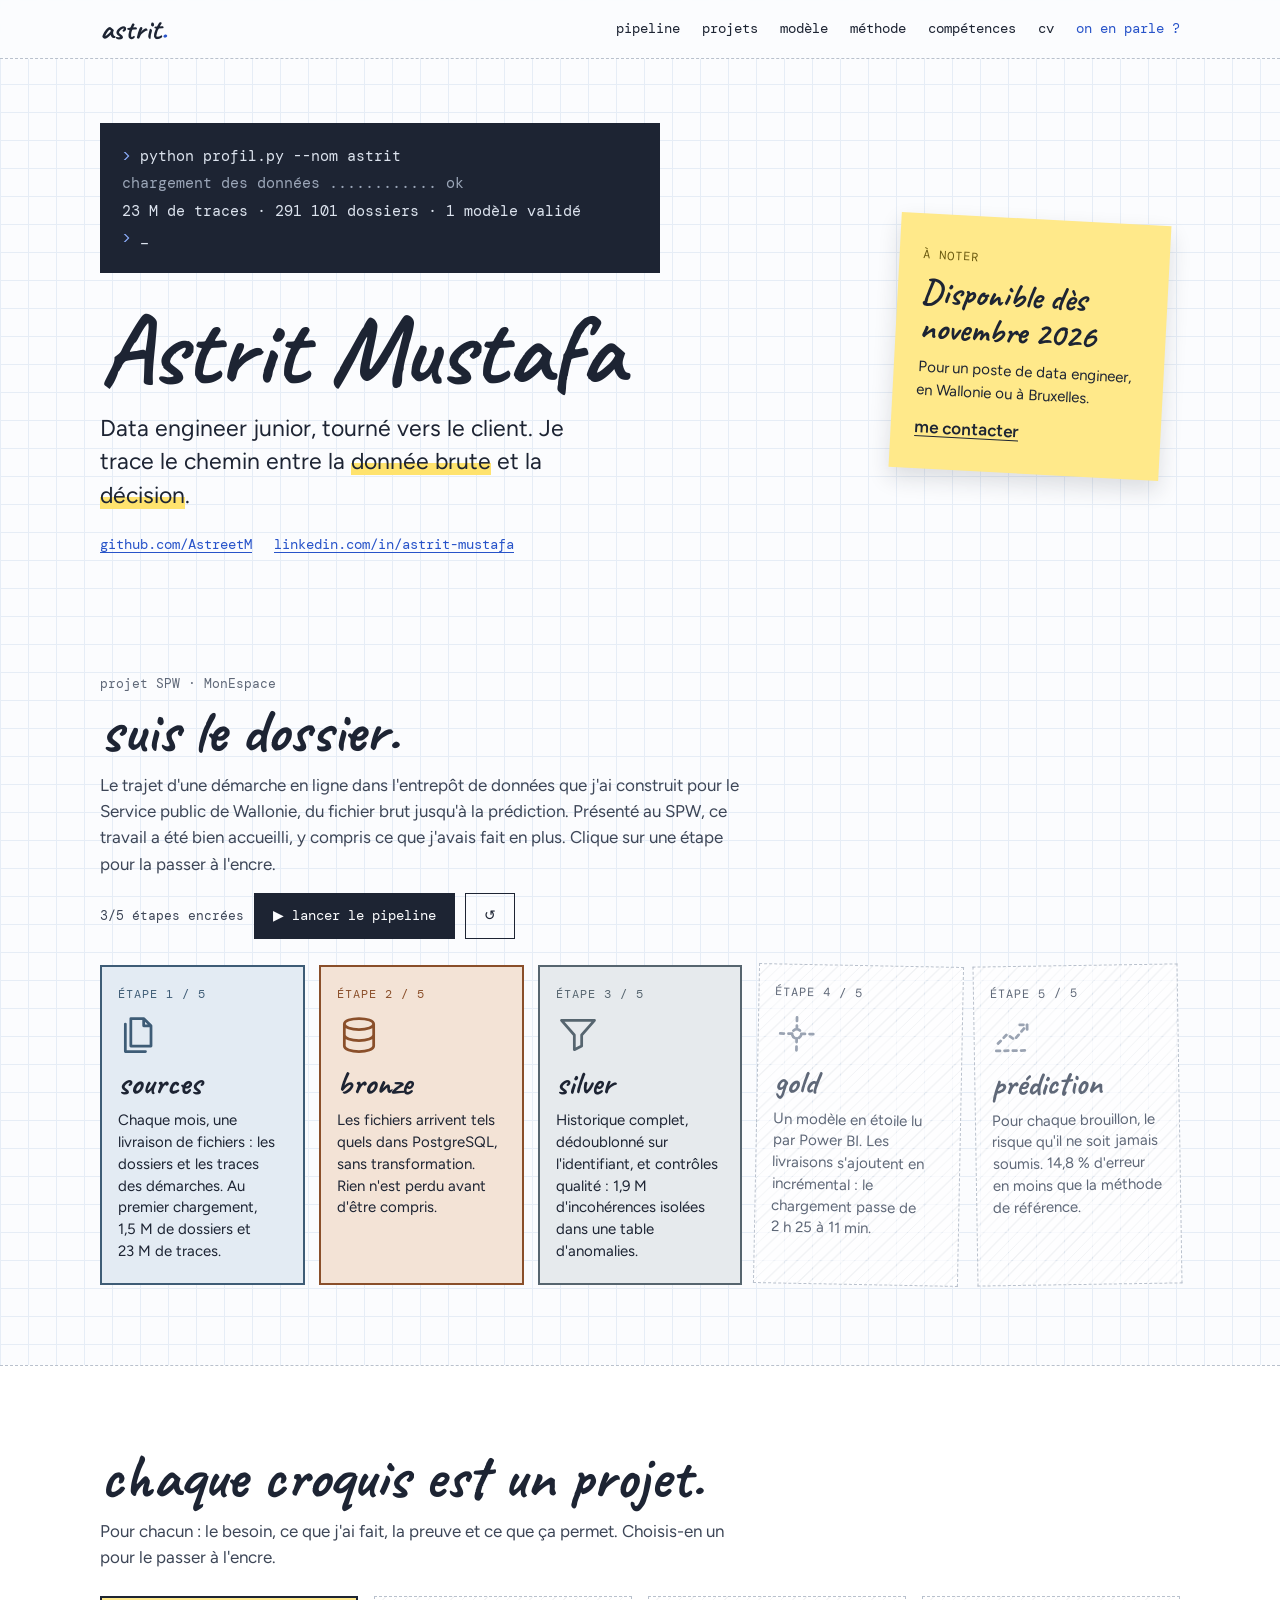
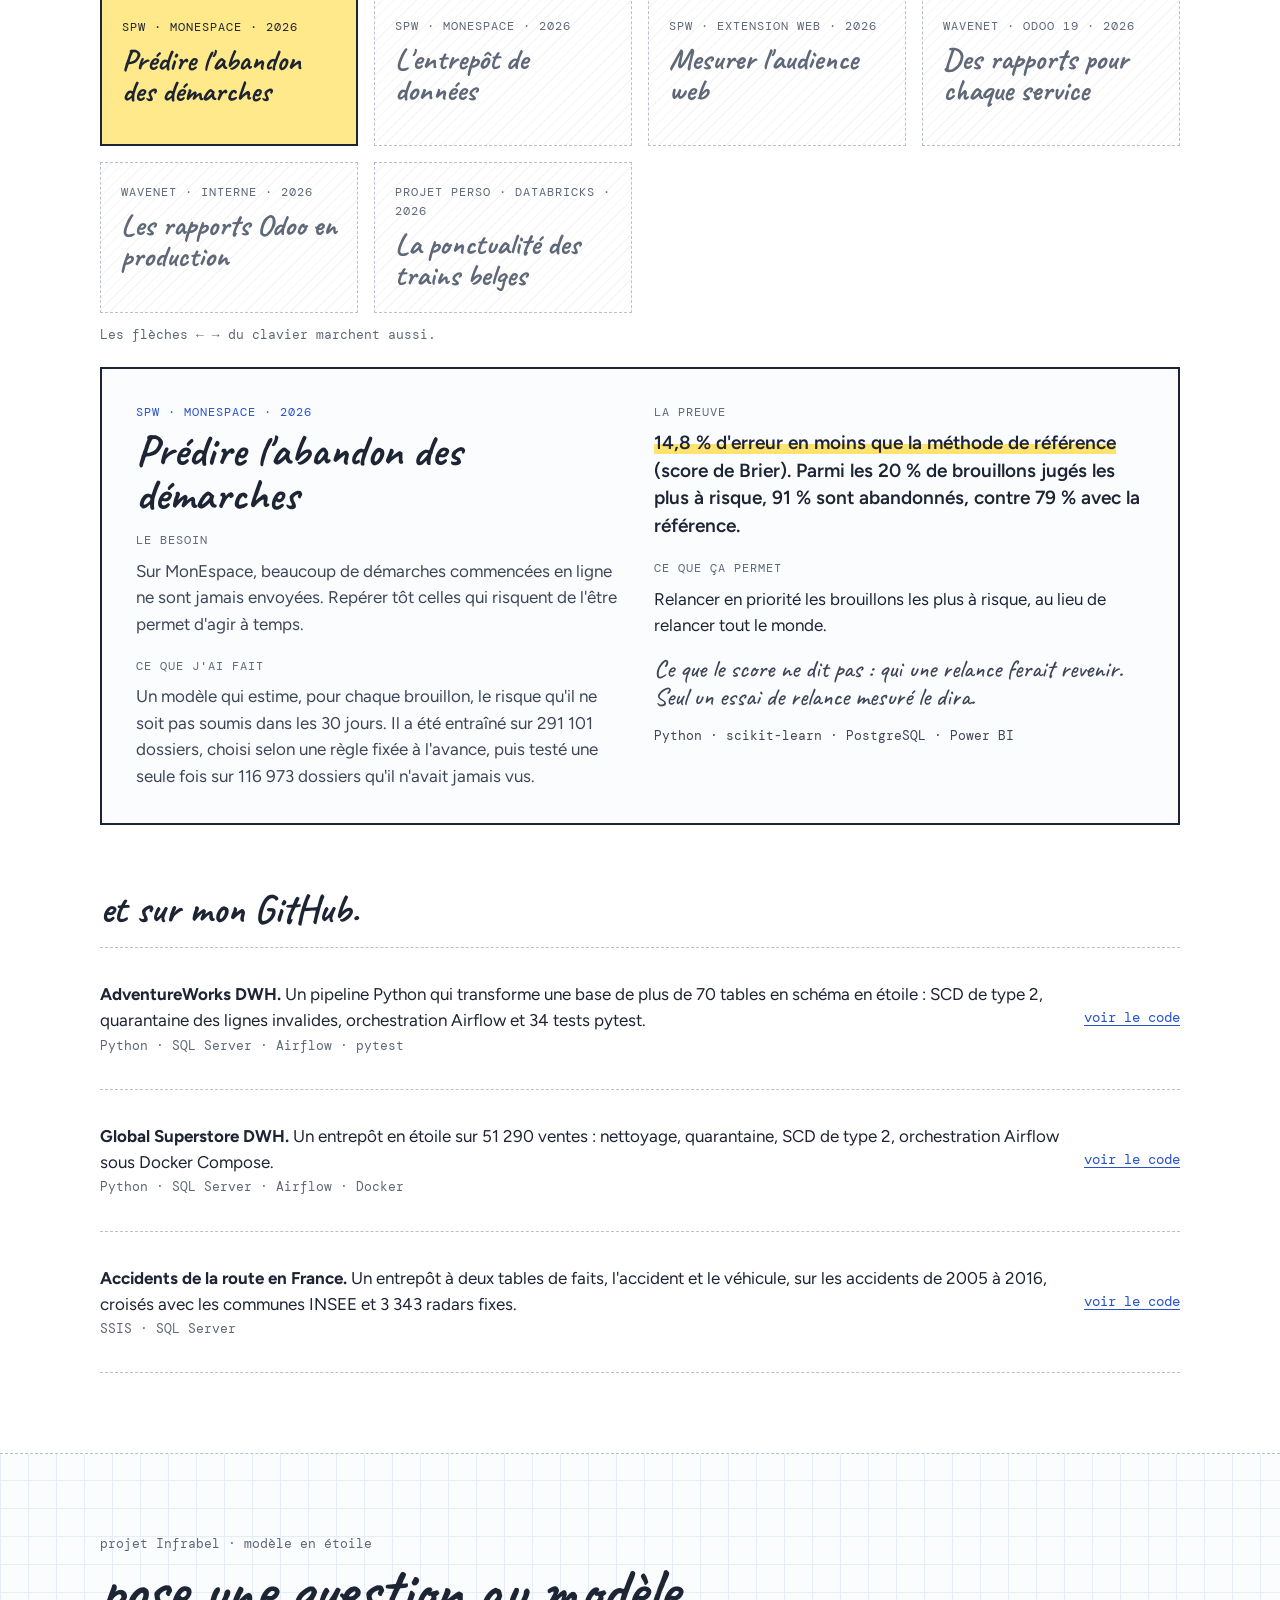
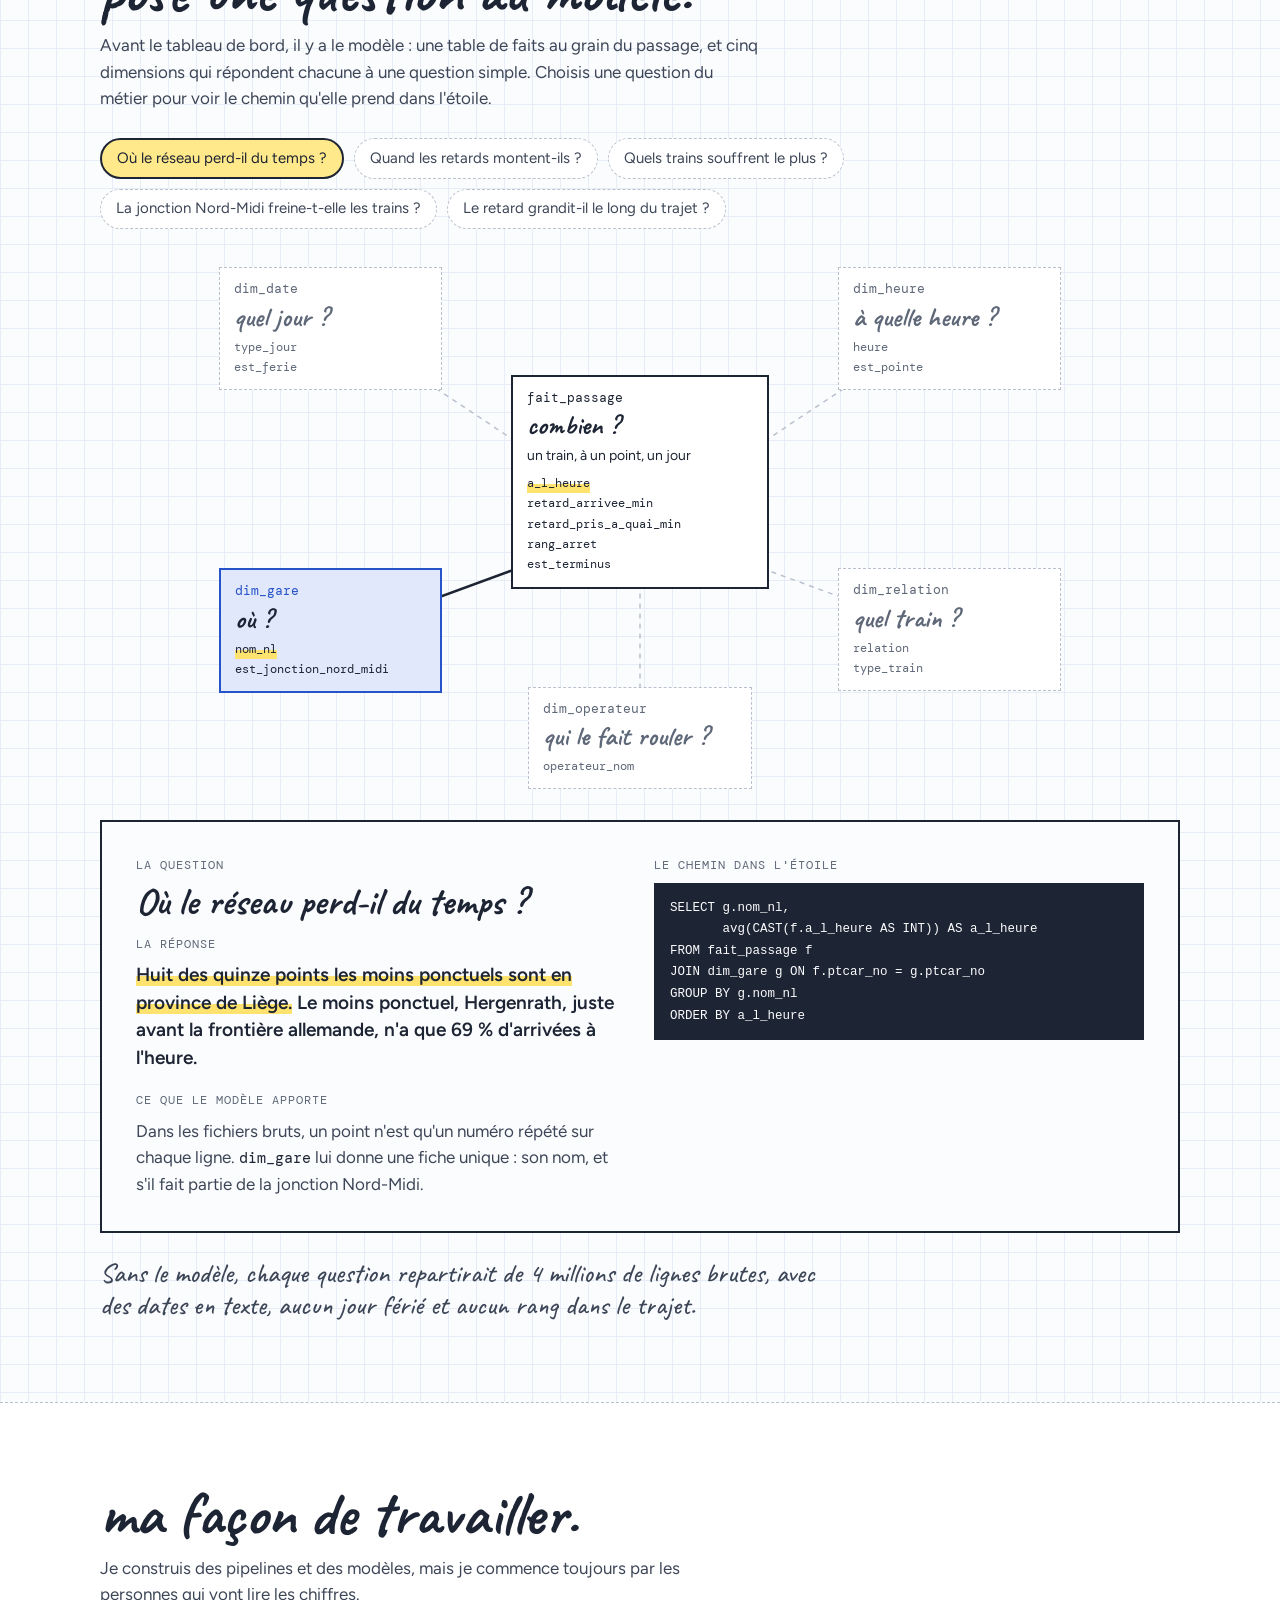
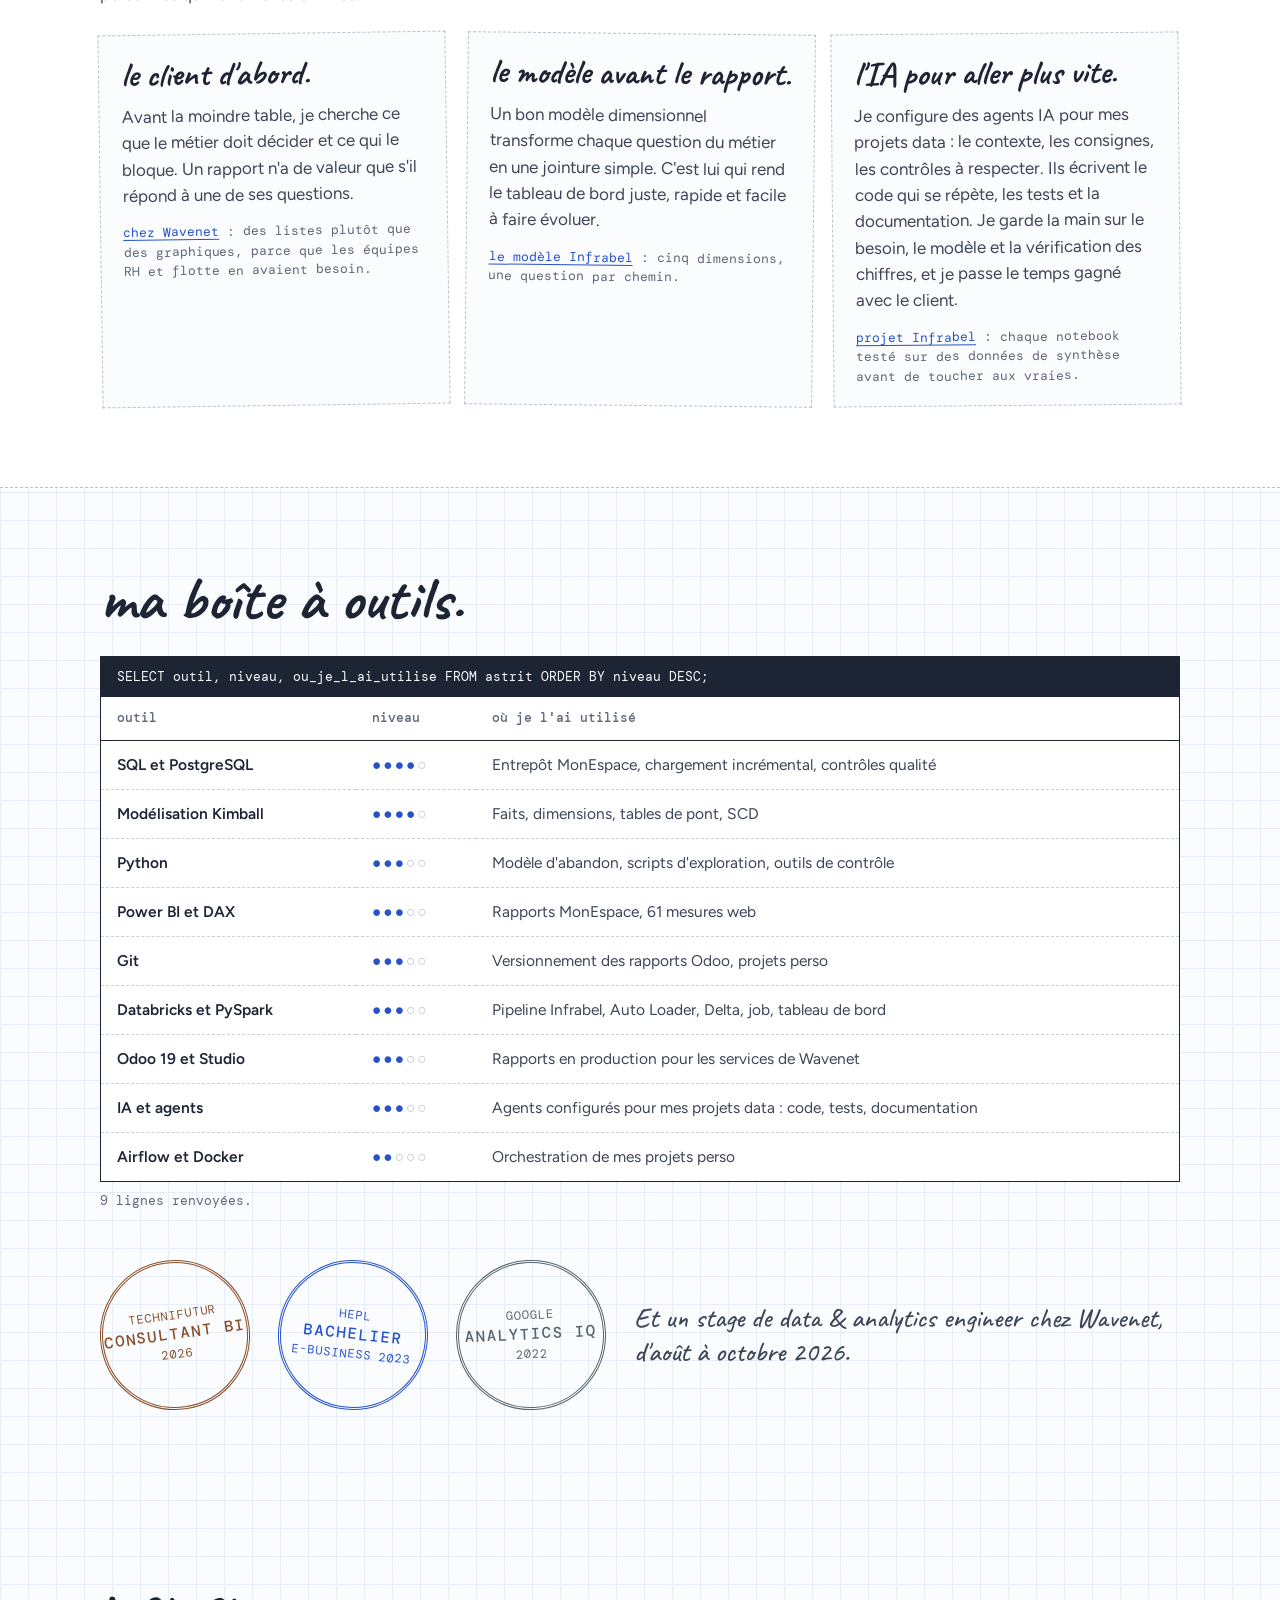
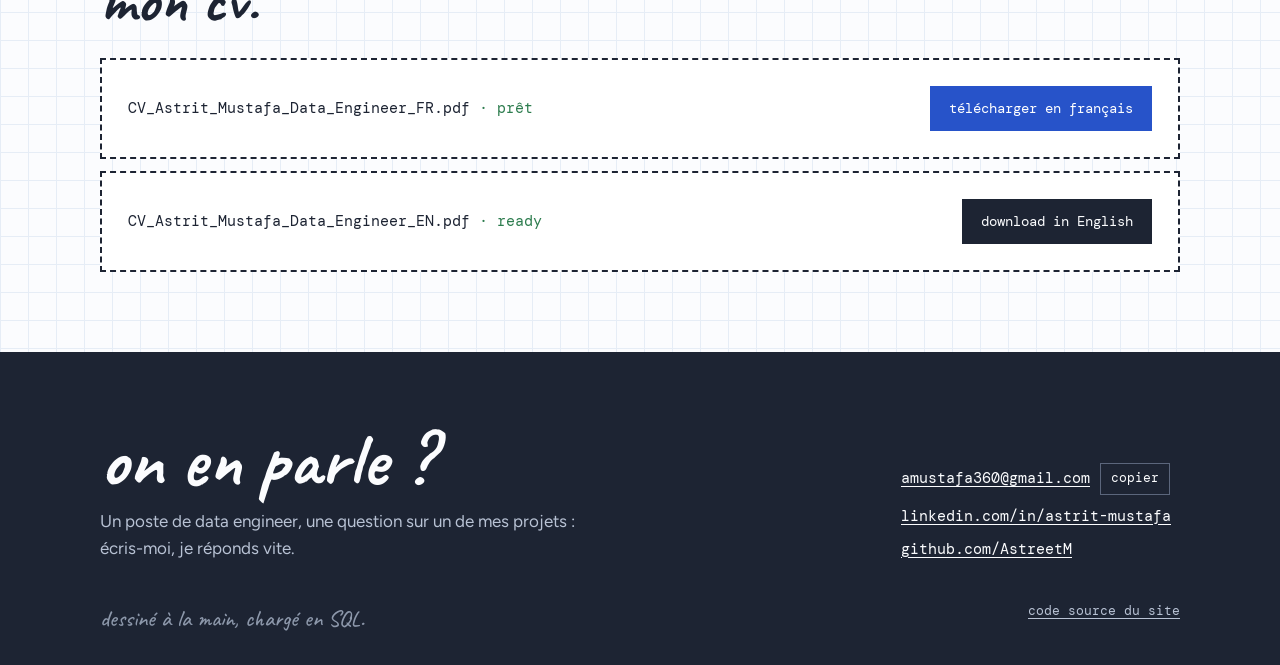
==== commit fd5655aa: "Ajoute le modèle en étoile interactif et ma façon de travailler Une section où chaque question du mé" ====
--- a/index.html
+++ b/index.html
@@ -50,6 +50,8 @@
       <ul>
         <li class="nav-optional"><a href="#pipeline">pipeline</a></li>
         <li><a href="#projets">projets</a></li>
+        <li class="nav-optional"><a href="#modele">modèle</a></li>
+        <li class="nav-optional"><a href="#methode">méthode</a></li>
         <li class="nav-optional"><a href="#competences">compétences</a></li>
         <li><a href="#cv">cv</a></li>
         <li class="nav-cta"><a href="#contact">on en parle&nbsp;?</a></li>
@@ -70,7 +72,7 @@
         <p class="type-line"><span class="prompt">&gt;</span> <span class="cursor">_</span></p>
       </div>
       <h1 id="titre-nom">Astrit Mustafa</h1>
-      <p class="lead">Data engineer junior. Je trace le chemin entre la <span class="mark">donnée brute</span> et la <span class="mark">décision</span>.</p>
+      <p class="lead">Data engineer junior, tourné vers le client. Je trace le chemin entre la <span class="mark">donnée brute</span> et la <span class="mark">décision</span>.</p>
       <p class="hero-links">
         <a href="https://github.com/AstreetM">github.com/AstreetM</a>
         <a href="https://www.linkedin.com/in/astrit-mustafa">linkedin.com/in/astrit-mustafa</a>
@@ -332,6 +334,202 @@
   </div>
 </section>
 
+<section class="section" id="modele" aria-labelledby="titre-modele">
+  <div class="wrap">
+    <div class="section-head">
+      <div>
+        <p class="eyebrow">projet Infrabel · modèle en étoile</p>
+        <h2 id="titre-modele">pose une question au modèle.</h2>
+        <p class="intro">Avant le tableau de bord, il y a le modèle&nbsp;: une table de faits au grain du passage, et cinq dimensions qui répondent chacune à une question simple. Choisis une question du métier pour voir le chemin qu'elle prend dans l'étoile.</p>
+      </div>
+    </div>
+
+    <div class="questions-picker" role="group" aria-label="Choisir une question du métier" data-js-only hidden>
+      <button class="question-chip" type="button" data-question="0" data-dims="gare" data-cols="nom_nl a_l_heure" aria-controls="question-ou" aria-pressed="true">Où le réseau perd-il du temps&nbsp;?</button>
+      <button class="question-chip" type="button" data-question="1" data-dims="date heure" data-cols="type_jour heure a_l_heure" aria-controls="question-quand" aria-pressed="false">Quand les retards montent-ils&nbsp;?</button>
+      <button class="question-chip" type="button" data-question="2" data-dims="relation operateur" data-cols="type_train operateur_nom a_l_heure est_terminus" aria-controls="question-trains" aria-pressed="false">Quels trains souffrent le plus&nbsp;?</button>
+      <button class="question-chip" type="button" data-question="3" data-dims="gare" data-cols="est_jonction_nord_midi retard_pris_a_quai_min" aria-controls="question-jonction" aria-pressed="false">La jonction Nord-Midi freine-t-elle les trains&nbsp;?</button>
+      <button class="question-chip" type="button" data-question="4" data-dims="" data-cols="rang_arret retard_arrivee_min" aria-controls="question-trajet" aria-pressed="false">Le retard grandit-il le long du trajet&nbsp;?</button>
+    </div>
+
+    <div class="star" role="img" aria-label="Le modèle en étoile : la table de faits fait_passage au centre, reliée à dim_date, dim_heure, dim_gare, dim_relation et dim_operateur.">
+      <svg class="star-links" viewBox="0 0 100 62.5" preserveAspectRatio="none" aria-hidden="true" focusable="false">
+        <line class="is-inked" data-dim="date" x1="50" y1="31" x2="14.5" y2="7.5"/>
+        <line class="is-inked" data-dim="heure" x1="50" y1="31" x2="85.5" y2="7.5"/>
+        <line class="is-inked" data-dim="gare" x1="50" y1="31" x2="14.5" y2="44"/>
+        <line class="is-inked" data-dim="relation" x1="50" y1="31" x2="85.5" y2="44"/>
+        <line class="is-inked" data-dim="operateur" x1="50" y1="31" x2="50" y2="56"/>
+      </svg>
+      <div class="star-box star-fact is-inked" aria-hidden="true">
+        <p class="star-name">fait_passage</p>
+        <p class="star-q">combien&nbsp;?</p>
+        <p class="star-grain">un train, à un point, un jour</p>
+        <ul class="star-cols">
+          <li data-col="a_l_heure">a_l_heure</li>
+          <li data-col="retard_arrivee_min">retard_<wbr>arrivee_<wbr>min</li>
+          <li data-col="retard_pris_a_quai_min">retard_<wbr>pris_<wbr>a_<wbr>quai_<wbr>min</li>
+          <li data-col="rang_arret">rang_arret</li>
+          <li data-col="est_terminus">est_terminus</li>
+        </ul>
+      </div>
+      <div class="star-box star-dim is-inked" data-dim="date" aria-hidden="true" style="--box-ink: #3E5C76; --box-fill: #E3EBF3">
+        <p class="star-name">dim_date</p>
+        <p class="star-q">quel jour&nbsp;?</p>
+        <ul class="star-cols"><li data-col="type_jour">type_jour</li><li data-col="est_ferie">est_ferie</li></ul>
+      </div>
+      <div class="star-box star-dim is-inked" data-dim="heure" aria-hidden="true" style="--box-ink: #8A4F2A; --box-fill: #F3E3D6">
+        <p class="star-name">dim_heure</p>
+        <p class="star-q">à quelle heure&nbsp;?</p>
+        <ul class="star-cols"><li data-col="heure">heure</li><li data-col="est_pointe">est_pointe</li></ul>
+      </div>
+      <div class="star-box star-dim is-inked" data-dim="gare" aria-hidden="true" style="--box-ink: #2753C9; --box-fill: #E1E8FB">
+        <p class="star-name">dim_gare</p>
+        <p class="star-q">où&nbsp;?</p>
+        <ul class="star-cols"><li data-col="nom_nl">nom_nl</li><li data-col="est_jonction_nord_midi">est_<wbr>jonction_<wbr>nord_<wbr>midi</li></ul>
+      </div>
+      <div class="star-box star-dim is-inked" data-dim="relation" aria-hidden="true" style="--box-ink: #7A5C0A; --box-fill: #F6EBC8">
+        <p class="star-name">dim_relation</p>
+        <p class="star-q">quel train&nbsp;?</p>
+        <ul class="star-cols"><li data-col="relation">relation</li><li data-col="type_train">type_train</li></ul>
+      </div>
+      <div class="star-box star-dim is-inked" data-dim="operateur" aria-hidden="true" style="--box-ink: #56656F; --box-fill: #E6EAED">
+        <p class="star-name">dim_operateur</p>
+        <p class="star-q">qui le fait rouler&nbsp;?</p>
+        <ul class="star-cols"><li data-col="operateur_nom">operateur_nom</li></ul>
+      </div>
+    </div>
+
+    <article class="project-detail q-detail" id="question-ou" data-question-detail="0">
+      <div class="col">
+        <p class="label">La question</p>
+        <h3>Où le réseau perd-il du temps&nbsp;?</h3>
+        <p class="label">La réponse</p>
+        <p class="result"><span class="mark">Huit des quinze points les moins ponctuels sont en province de Liège.</span> Le moins ponctuel, Hergenrath, juste avant la frontière allemande, n'a que 69&nbsp;% d'arrivées à l'heure.</p>
+        <p class="label">Ce que le modèle apporte</p>
+        <p>Dans les fichiers bruts, un point n'est qu'un numéro répété sur chaque ligne. <code>dim_gare</code> lui donne une fiche unique&nbsp;: son nom, et s'il fait partie de la jonction Nord-Midi.</p>
+      </div>
+      <div class="col">
+        <p class="label">Le chemin dans l'étoile</p>
+        <pre class="q-sql"><code>SELECT g.nom_nl,
+       avg(CAST(f.a_l_heure AS INT)) AS a_l_heure
+FROM fait_passage f
+JOIN dim_gare g ON f.ptcar_no = g.ptcar_no
+GROUP BY g.nom_nl
+ORDER BY a_l_heure</code></pre>
+      </div>
+    </article>
+
+    <article class="project-detail q-detail" id="question-quand" data-question-detail="1">
+      <div class="col">
+        <p class="label">La question</p>
+        <h3>Quand les retards montent-ils&nbsp;?</h3>
+        <p class="label">La réponse</p>
+        <p class="result"><span class="mark">En semaine, la pointe du soir pèse plus que celle du matin.</span> Vers 17&nbsp;h, la ponctualité descend sous 91&nbsp;%, contre environ 95&nbsp;% le week-end à la même heure.</p>
+        <p class="label">Ce que le modèle apporte</p>
+        <p>Les fichiers ne connaissent ni les jours fériés ni les heures de pointe. <code>dim_date</code> et <code>dim_heure</code> les ajoutent une fois pour toutes&nbsp;: sans elles, impossible de comparer un jour ouvrable à un week-end.</p>
+      </div>
+      <div class="col">
+        <p class="label">Le chemin dans l'étoile</p>
+        <pre class="q-sql"><code>SELECT h.heure, d.type_jour,
+       avg(CAST(f.a_l_heure AS INT)) AS a_l_heure
+FROM fait_passage f
+JOIN dim_date d ON f.date_cle = d.date_cle
+JOIN dim_heure h ON f.minute_cle = h.minute_cle
+GROUP BY h.heure, d.type_jour</code></pre>
+      </div>
+    </article>
+
+    <article class="project-detail q-detail" id="question-trains" data-question-detail="2">
+      <div class="col">
+        <p class="label">La question</p>
+        <h3>Quels trains souffrent le plus&nbsp;?</h3>
+        <p class="label">La réponse</p>
+        <p class="result"><span class="mark">Les trains internationaux.</span> Environ 70&nbsp;% d'arrivées à l'heure en fin de parcours belge, contre 95&nbsp;% pour les omnibus.</p>
+        <p class="label">Ce que le modèle apporte</p>
+        <p>Le type de train se déduit du code de la relation&nbsp;: IC, L, S, EURST… La règle vit à un seul endroit, <code>dim_relation</code>, au lieu d'être recopiée dans chaque rapport.</p>
+      </div>
+      <div class="col">
+        <p class="label">Le chemin dans l'étoile</p>
+        <pre class="q-sql"><code>SELECT r.type_train, o.operateur_nom,
+       avg(CAST(f.a_l_heure AS INT)) AS a_l_heure
+FROM fait_passage f
+JOIN dim_relation r ON f.relation_cle = r.relation_cle
+JOIN dim_operateur o ON f.operateur_code = o.operateur_code
+WHERE f.est_terminus
+GROUP BY r.type_train, o.operateur_nom</code></pre>
+      </div>
+    </article>
+
+    <article class="project-detail q-detail" id="question-jonction" data-question-detail="3">
+      <div class="col">
+        <p class="label">La question</p>
+        <h3>La jonction Nord-Midi freine-t-elle les trains&nbsp;?</h3>
+        <p class="label">La réponse</p>
+        <p class="result"><span class="mark">Oui&nbsp;: 11&nbsp;secondes perdues à quai, contre 6 ailleurs.</span> Entre deux points, un train y perd 1&nbsp;seconde, alors qu'il en regagne 5 sur le reste du réseau.</p>
+        <p class="label">Ce que le modèle apporte</p>
+        <p>Un simple drapeau dans <code>dim_gare</code> suffit à comparer les cinq points de la jonction au reste du réseau. Le retard pris à quai est calculé une seule fois, dans la table de faits.</p>
+      </div>
+      <div class="col">
+        <p class="label">Le chemin dans l'étoile</p>
+        <pre class="q-sql"><code>SELECT g.est_jonction_nord_midi,
+       avg(f.retard_pris_a_quai_min) * 60 AS secondes
+FROM fait_passage f
+JOIN dim_gare g ON f.ptcar_no = g.ptcar_no
+GROUP BY g.est_jonction_nord_midi</code></pre>
+      </div>
+    </article>
+
+    <article class="project-detail q-detail" id="question-trajet" data-question-detail="4">
+      <div class="col">
+        <p class="label">La question</p>
+        <h3>Le retard grandit-il le long du trajet&nbsp;?</h3>
+        <p class="label">La réponse</p>
+        <p class="result"><span class="mark">Oui, sur les longs trajets.</span> Le retard moyen reste autour de 1,6&nbsp;minute jusqu'au 12e point, puis dépasse 2&nbsp;minutes à partir du 17e.</p>
+        <p class="label">Ce que le modèle apporte</p>
+        <p>Le rang d'un point dans le trajet n'existe pas dans les données brutes. La table de faits le calcule une seule fois, avec une fonction de fenêtre, au lieu de le refaire dans chaque requête.</p>
+      </div>
+      <div class="col">
+        <p class="label">Le chemin dans l'étoile</p>
+        <pre class="q-sql"><code>SELECT least(f.rang_arret, 20) AS rang,
+       avg(f.retard_arrivee_min) AS retard_min
+FROM fait_passage f
+WHERE f.rang_arret >= 2
+GROUP BY least(f.rang_arret, 20)</code></pre>
+      </div>
+    </article>
+
+    <p class="model-note">Sans le modèle, chaque question repartirait de 4&nbsp;millions de lignes brutes, avec des dates en texte, aucun jour férié et aucun rang dans le trajet.</p>
+  </div>
+</section>
+
+<section class="section band" id="methode" aria-labelledby="titre-methode">
+  <div class="wrap">
+    <div class="section-head">
+      <div>
+        <h2 id="titre-methode">ma façon de travailler.</h2>
+        <p class="intro">Je construis des pipelines et des modèles, mais je commence toujours par les personnes qui vont lire les chiffres.</p>
+      </div>
+    </div>
+    <div class="principles">
+      <article class="principle" style="--tilt: -0.8deg">
+        <h3>le client d'abord.</h3>
+        <p>Avant la moindre table, je cherche ce que le métier doit décider et ce qui le bloque. Un rapport n'a de valeur que s'il répond à une de ses questions.</p>
+        <p class="proof"><a href="#projet-odoo-services">chez Wavenet</a>&nbsp;: des listes plutôt que des graphiques, parce que les équipes RH et flotte en avaient besoin.</p>
+      </article>
+      <article class="principle" style="--tilt: 0.6deg">
+        <h3>le modèle avant le rapport.</h3>
+        <p>Un bon modèle dimensionnel transforme chaque question du métier en une jointure simple. C'est lui qui rend le tableau de bord juste, rapide et facile à faire évoluer.</p>
+        <p class="proof"><a href="#modele">le modèle Infrabel</a>&nbsp;: cinq dimensions, une question par chemin.</p>
+      </article>
+      <article class="principle" style="--tilt: -0.5deg">
+        <h3>l'IA pour aller plus vite.</h3>
+        <p>Je configure des agents IA pour mes projets data&nbsp;: le contexte, les consignes, les contrôles à respecter. Ils écrivent le code qui se répète, les tests et la documentation. Je garde la main sur le besoin, le modèle et la vérification des chiffres, et je passe le temps gagné avec le client.</p>
+        <p class="proof"><a href="#projet-trains">projet Infrabel</a>&nbsp;: chaque notebook testé sur des données de synthèse avant de toucher aux vraies.</p>
+      </article>
+    </div>
+  </div>
+</section>
+
 <section class="section" id="competences" aria-labelledby="titre-competences">
   <div class="wrap">
     <div class="section-head">
@@ -354,11 +552,12 @@
           <tr><td>Git</td><td><span class="dots" role="img" aria-label="3 sur 5"><span class="on">●●●</span><span class="off">○○</span></span></td><td>Versionnement des rapports Odoo, projets perso</td></tr>
           <tr><td>Databricks et PySpark</td><td><span class="dots" role="img" aria-label="3 sur 5"><span class="on">●●●</span><span class="off">○○</span></span></td><td>Pipeline Infrabel, Auto Loader, Delta, job, tableau de bord</td></tr>
           <tr><td>Odoo 19 et Studio</td><td><span class="dots" role="img" aria-label="3 sur 5"><span class="on">●●●</span><span class="off">○○</span></span></td><td>Rapports en production pour les services de Wavenet</td></tr>
+          <tr><td>IA et agents</td><td><span class="dots" role="img" aria-label="3 sur 5"><span class="on">●●●</span><span class="off">○○</span></span></td><td>Agents configurés pour mes projets data&nbsp;: code, tests, documentation</td></tr>
           <tr><td>Airflow et Docker</td><td><span class="dots" role="img" aria-label="2 sur 5"><span class="on">●●</span><span class="off">○○○</span></span></td><td>Orchestration de mes projets perso</td></tr>
         </tbody>
       </table>
     </div>
-    <p class="query-note">8 lignes renvoyées.</p>
+    <p class="query-note">9 lignes renvoyées.</p>
 
     <div class="stamps">
       <div class="stamp" style="color: #8A4F2A; --tilt: -8deg"><span>Technifutur</span><b>Consultant BI</b><span>2026</span></div>
--- a/assets/css/style.css
+++ b/assets/css/style.css
@@ -306,3 +306,64 @@
 .sketch .arc.s-soft { fill: none; stroke: var(--blue-soft); }
 .sketch .arc.s-high { fill: none; stroke: var(--highlight); }
 .sketch text { font-family: var(--font-hand); font-size: 26px; font-weight: 700; fill: var(--ink); text-anchor: middle; }
+
+/* Le modèle en étoile : chaque question passe à l'encre les dimensions qu'elle utilise */
+.questions-picker { display: flex; flex-wrap: wrap; gap: 10px; }
+.question-chip {
+  font-family: var(--font-body); font-size: 15px; line-height: 1.3; text-align: left; cursor: pointer;
+  padding: 9px 15px; border-radius: 999px; border: 1.5px dashed var(--pencil-line); background: var(--paper-2); color: var(--ink-2);
+  transition: background-color 0.3s ease, border-color 0.3s ease;
+}
+.question-chip:hover { border-color: var(--ink-2); }
+.question-chip[aria-pressed="true"] { border: 2px solid var(--ink); background: var(--postit); color: var(--ink); }
+
+.star { position: relative; aspect-ratio: 16 / 10; max-width: 860px; margin: 28px auto 0; }
+.star-links { position: absolute; inset: 0; width: 100%; height: 100%; overflow: visible; }
+.star-links line { stroke: var(--pencil-line); stroke-width: 1.5; stroke-dasharray: 5 5; vector-effect: non-scaling-stroke; transition: stroke 0.3s ease; }
+.star-links line.is-inked { stroke: var(--ink); stroke-width: 2.5; stroke-dasharray: none; }
+.star-box {
+  position: absolute; width: 26%; padding: 12px 14px; background: var(--paper-2);
+  border: 1.5px dashed var(--pencil-line); transition: background-color 0.3s ease, border-color 0.3s ease;
+}
+.star-box p { margin: 0; }
+.star-box .star-name { font-family: var(--font-mono); font-size: 12.5px; color: var(--pencil); }
+.star-box .star-q { font-family: var(--font-hand); font-weight: 700; font-size: 27px; line-height: 1; color: var(--pencil); margin: 4px 0 6px; }
+.star-box .star-grain { font-size: 14px; color: var(--pencil); margin-bottom: 6px; }
+.star-cols { list-style: none; margin: 0; padding: 0; font-family: var(--font-mono); font-size: 12px; line-height: 1.7; color: var(--pencil); overflow-wrap: anywhere; }
+.star-cols li { width: fit-content; max-width: 100%; }
+.star-cols li.is-used { background: linear-gradient(transparent 55%, var(--highlight) 55%); color: var(--ink); }
+.star-box.is-inked { border: 2px solid var(--box-ink, var(--ink)); background: var(--box-fill, var(--paper-2)); }
+.star-box.is-inked .star-name { color: var(--box-ink, var(--ink)); }
+.star-box.is-inked .star-q, .star-box.is-inked .star-grain, .star-box.is-inked .star-cols { color: var(--ink); }
+.star-fact { --box-ink: var(--ink); --box-fill: #FFFFFF; left: 35%; top: 22%; width: 30%; z-index: 1; }
+.star-fact.is-inked { border-width: 2.5px; }
+.star-dim[data-dim="date"] { left: 1%; top: 2%; }
+.star-dim[data-dim="heure"] { left: 73%; top: 2%; }
+.star-dim[data-dim="gare"] { left: 1%; top: 58%; }
+.star-dim[data-dim="relation"] { left: 73%; top: 58%; }
+.star-dim[data-dim="operateur"] { left: 37%; top: 80%; }
+
+.q-detail { margin-top: 26px; }
+.q-detail h3 { font-size: clamp(30px, 3.6vw, 38px); }
+.project-detail p code { font-family: var(--font-mono); font-size: 0.86em; color: var(--ink); }
+.q-sql { margin: 0; background: var(--ink); color: var(--paper); font-family: var(--font-mono); font-size: 12.5px; line-height: 1.65; padding: 14px 16px; overflow-x: auto; white-space: pre; }
+.model-note { font-family: var(--font-hand); font-size: 27px; line-height: 1.2; color: var(--ink-2); margin: 24px 0 0; max-width: 62ch; }
+
+/* Ma façon de travailler */
+.principles { display: grid; grid-template-columns: repeat(auto-fit, minmax(260px, 1fr)); gap: 18px; }
+.principle { border: 1.5px dashed var(--pencil-line); background: var(--paper); padding: 22px 22px 20px; transform: rotate(var(--tilt, 0deg)); }
+.principle h3 { font-family: var(--font-hand); font-weight: 700; font-size: 34px; line-height: 1; margin: 0 0 12px; }
+.principle p { margin: 0; color: var(--ink-2); }
+.principle .proof { margin-top: 14px; font-family: var(--font-mono); font-size: 13px; line-height: 1.5; color: var(--pencil); }
+
+@media (max-width: 720px) {
+  .star { aspect-ratio: auto; display: grid; grid-template-columns: 1fr 1fr; gap: 12px; }
+  .star-links { display: none; }
+  .star-box, .star-fact, .star-dim[data-dim] { position: static; width: auto; }
+  .star-fact { grid-column: 1 / -1; }
+  .star-dim[data-dim="operateur"] { grid-column: 1 / -1; }
+  .star-box .star-q { font-size: 24px; }
+}
+@media (prefers-reduced-motion: reduce) {
+  .question-chip, .star-box, .star-links line { transition: none; }
+}
